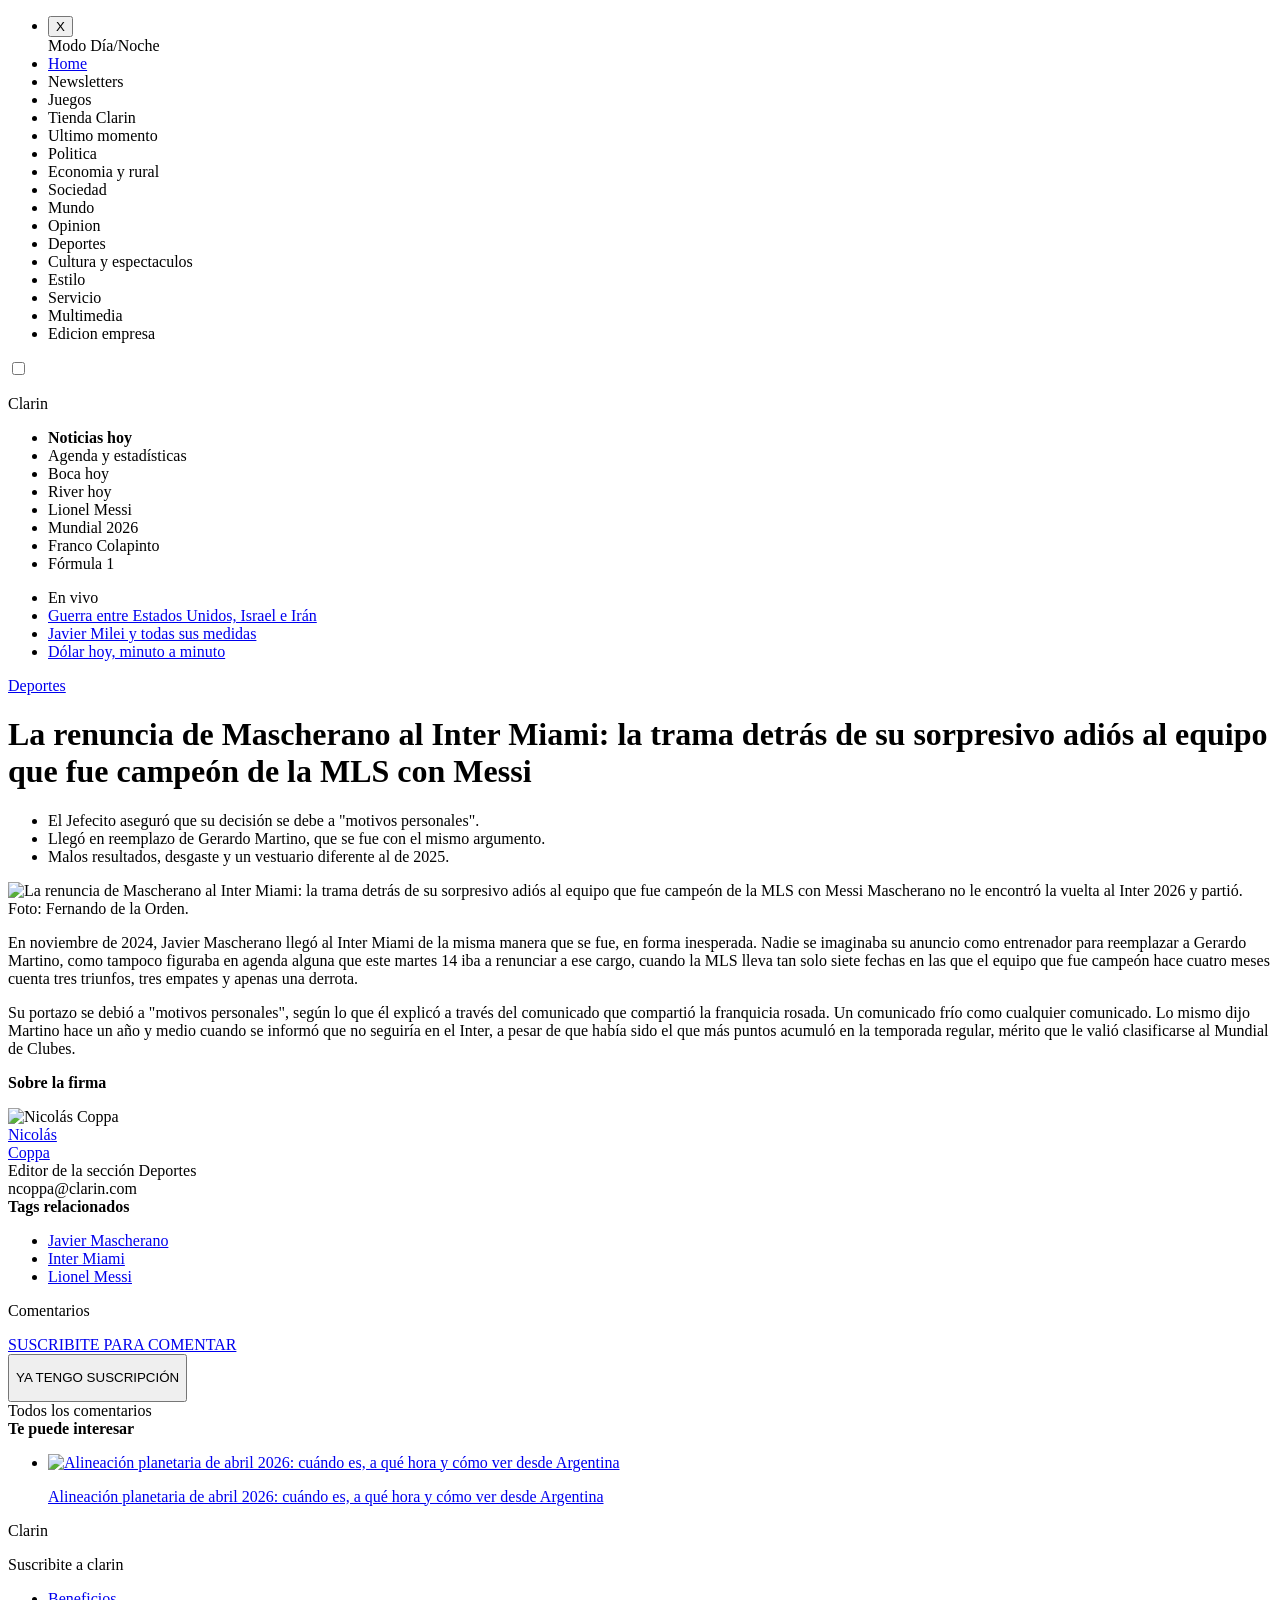
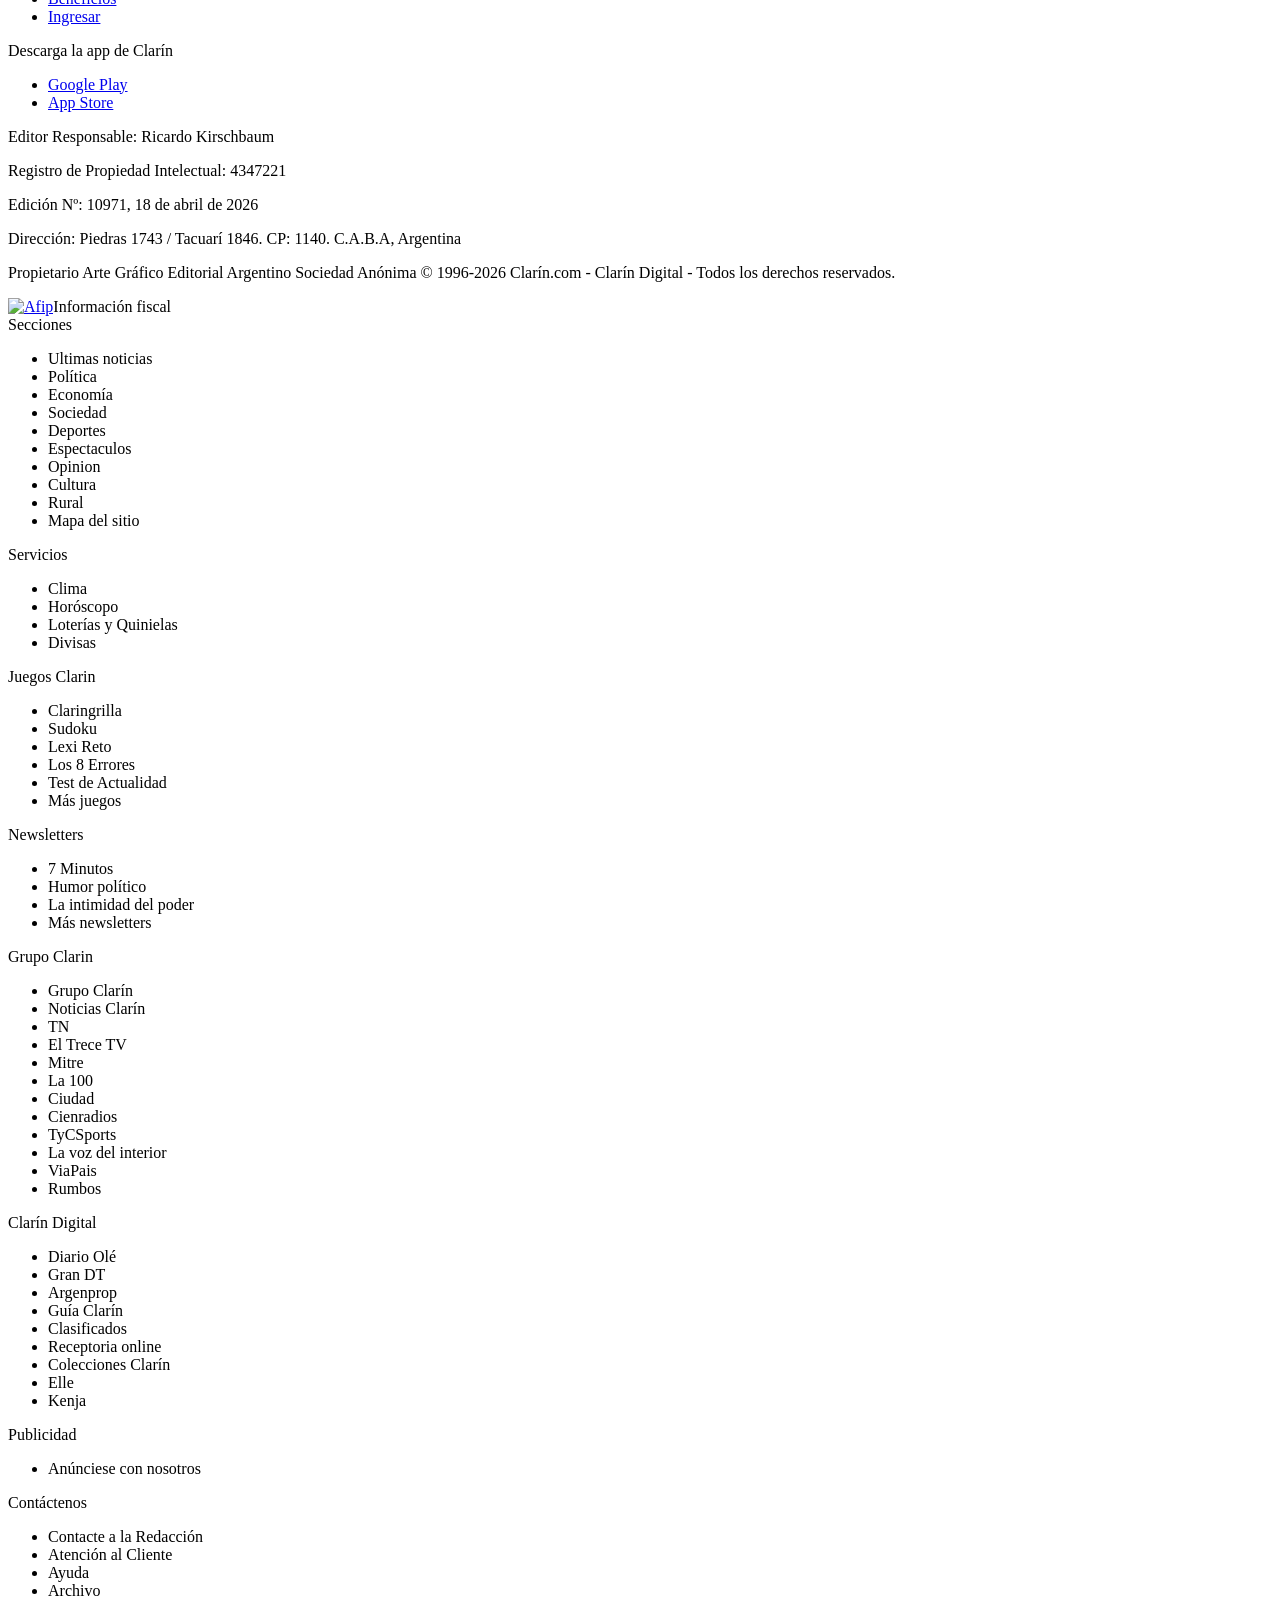
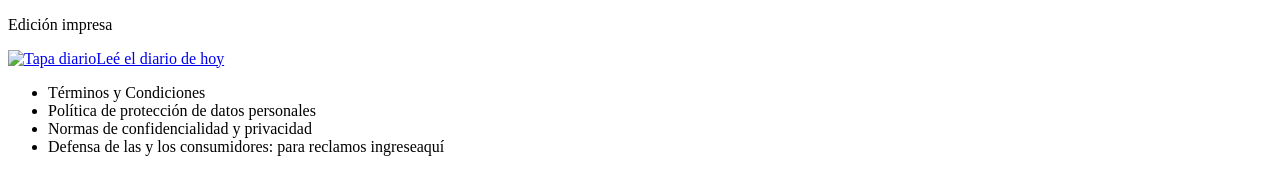
==== index.html @ afa2bfde "Html completo" ====
<!DOCTYPE html>
<html lang="en" data-theme="light">
<head>
    <meta charset="UTF-8">
    <meta name="viewport" content="width=device-width, initial-scale=1.0">
    <title>Document</title>
</head>
<body>
    <div>
        <aside>
            <ul>
                <li>
                    <button>X</button>
                    <div>Modo Día/Noche</div>
                </li>
                <li><a target="_blank" href="/">Home</a></li>
                <li>Newsletters</li>
                <li>Juegos</li>
                <li>Tienda Clarin</li>
                <li>Ultimo momento</li>
                <li>Politica</li>
                <li>Economia y rural</li>
                <li>Sociedad</li>
                <li>Mundo</li>
                <li>Opinion</li>
                <li>Deportes</li>
                <li>Cultura y espectaculos</li>
                <li>Estilo</li>
                <li>Servicio</li>
                <li>Multimedia</li>
                <li>Edicion empresa</li>
            </ul>
        </aside>
        <header>
        <div>
            <input type="checkbox">
            <p>Clarin</p>
        </div>
            <ul>
                <li><b>Noticias hoy</b></li>
                <li>Agenda y estadísticas</li>
                <li>Boca hoy</li>
                <li>River hoy</li>
                <li>Lionel Messi</li>
                <li>Mundial 2026</li>
                <li>Franco Colapinto</li>
                <li>Fórmula 1</li>
            </ul>
            <ul>
                <li>En vivo</li>
                <li><a href="https://www.clarin.com/mundo/guerra-estados-unidos-israel-iran-vivo-barcos-hundidos-dura-advertencia-trump-asesor-lider-supremo-irani_0_fTjy6WLv5v.html" target="_blank">Guerra entre Estados Unidos, Israel e Irán</a></li>
                <li><a href="https://www.clarin.com/politica/javier-milei-medidas-vivo-karina-milei-vuelve-mostrar-hoy-junto-adorni-vaca-muerta-gesto-respaldo-jefe-gabinete_0_alAxJ0Yz13.html" target="_blank">Javier Milei y todas sus medidas</a></li>
                <li><a href="https://www.clarin.com/economia/dolar-hoy-dolar-blue-vivo-cotiza-oficial-precio-paralelo-jueves-16-abril-minuto-minuto_0_rikNvWY7yI.html" target="_blank">Dólar hoy, minuto a minuto</a></li>
            </ul>
            <a href="https://www.clarin.com/deportes" target="_blank">Deportes</a>
        </header>
        <div>
            <h1>La renuncia de Mascherano al Inter Miami: la trama detrás de su sorpresivo adiós al equipo que fue campeón de la MLS con Messi</h1>
            <ul>
                <li>El Jefecito aseguró que su decisión se debe a "motivos personales".</li>
                <li>Llegó en reemplazo de Gerardo Martino, que se fue con el mismo argumento.</li>
                <li>Malos resultados, desgaste y un vestuario diferente al de 2025.</li>
            </ul>
            <img alt="La renuncia de Mascherano al Inter Miami: la trama detrás de su sorpresivo adiós al equipo que fue campeón de la MLS con Messi" src="https://www.clarin.com/img/2026/04/15/pqyrCN_Ye_1256x620__2.jpg#1776270351984">
            <span>Mascherano no le encontró la vuelta al Inter 2026 y partió. Foto: Fernando de la Orden.</span>
        </div>
        <p>En noviembre de 2024, Javier Mascherano llegó al Inter Miami de la misma manera que se fue, en forma inesperada. Nadie se imaginaba su anuncio como entrenador para reemplazar a Gerardo Martino, como tampoco figuraba en agenda alguna que este martes 14 iba a renunciar a ese cargo, cuando la MLS lleva tan solo siete fechas en las que el equipo que fue campeón hace cuatro meses cuenta tres triunfos, tres empates y apenas una derrota.</p>
        <p>Su portazo se debió a "motivos personales", según lo que él explicó a través del comunicado que compartió la franquicia rosada. Un comunicado frío como cualquier comunicado. Lo mismo dijo Martino hace un año y medio cuando se informó que no seguiría en el Inter, a pesar de que había sido el que más puntos acumuló en la temporada regular, mérito que le valió clasificarse al Mundial de Clubes.</p>
        <p><b>Sobre la firma</b></p>
        <div ><picture><img src="https://www.clarin.com/img/authors/nicolas-coppa___649df705481a00001a76b4b0.png" alt="Nicolás Coppa"></picture><a href="/autor/nicolas-coppa.html" target="_blank"><div><div>Nicolás <br> Coppa</div></div></a><span>Editor de la sección Deportes <br> ncoppa@clarin.com</span></div>
        <span>
            <b>
                Tags relacionados
            </b>
        </span>
        <ul class="sc-eb82d906-1 GaLIi">
            <li><a href="/tema/javier-mascherano.html">Javier Mascherano</a></li>
            <li><a href="/tema/inter-miami.html">Inter Miami</a></li>
            <li><a href="/tema/lionel-messi.html">Lionel Messi</a></li>
        </ul>
        <div>
        <p>Comentarios</p>
        <div>
            <div>
                <div>
                    <a href="/suscripciones/suscribite.html">SUSCRIBITE PARA COMENTAR
                        <span></span>
                    </a>
                </div>
                <button>
                    <p>YA TENGO SUSCRIPCIÓN</p>
                </button>
            </div>
        </div>
        <nav>
            <div>
                Todos los comentarios
            </div>
            <div></div>
        </nav>
    </div>
    <div>
        <b>Te puede interesar</b>
        <ul>
            <li>
                <a href="https://www.clarin.com/internacional/alineacion-planetaria-abril-2026-hora-ver-argentina_0_8jfLjOGJjM.html" target="_blank">
                <img alt="Alineación planetaria de abril 2026: cuándo es, a qué hora y cómo ver desde Argentina " src="https://www.clarin.com/img/2025/08/06/LAeIzLoDm_300x168__1.jpg">
                <p>Alineación planetaria de abril 2026: cuándo es, a qué hora y cómo ver desde Argentina </p>
                </a>
            </li>
        </ul>
    </div>
    </div>
    <div>
    <footer>
        <div>
            <div>
                <p>Clarin</p>
            </div>
        </div>
        <div>
            <div>
                <div><span>Suscribite a clarin</span>
                    <div>
                        <ul>
                            <li><a href="https://www.clarin.com/suscripciones/landing.html" target="_blank">Beneficios</a></li>
                            <li><a href="https://micuenta.clarin.com/u/login/identifier?state=hKFo2SBQbXIzRVJERVlPbWJ6THRxRmZtQXFkVE1lWl9yZXVBSKFur3VuaXZlcnNhbC1sb2dpbqN0aWTZIE54N0hIUU91ZGU3dnRVOTZ6QmJVUm9GRFdzbmFmNmx4o2NpZNkgSmNWaDRUdVFpemZWWk4xUWd0bmYzY0tQNXZmWklWMms" target="_blank">Ingresar</a></li>
                        </ul>
                    </div>
                </div>
                <div>
                    <span>Descarga la app de Clarín</span>
                    <div>
                        <ul>
                            <li><a href="https://play.google.com/store/apps/details?id=com.agea.clarin&amp;hl=es_AR&amp;gl=US&amp;pli=1" target="_blank">Google Play</a></li>
                            <li><a href="https://apps.apple.com/ar/app/clar%C3%ADn-com/id597509902" target="_blank">App Store</a></li>
                        </ul>
                    </div>
                </div>
            </div>
            <div>
                <div>
                    <div>
                        <p><span>Editor Responsable:</span> Ricardo Kirschbaum </p>
                        <p><span>Registro de Propiedad Intelectual:</span> 4347221 </p>
                        <p><span>Edición Nº:</span> 10971, 18 de abril de 2026</p>
                        <p><span>Dirección:</span> Piedras 1743 / Tacuarí 1846. CP: 1140. C.A.B.A, Argentina</p>
                    </div>
                    <div><p>Propietario Arte Gráfico Editorial Argentino Sociedad Anónima © 1996-2026  Clarín.com - Clarín Digital - Todos los derechos reservados.</p></div>
                    <div>
                        <a href="http://qr.afip.gob.ar/?qr=qy9BfPZjufnExnl8h25PyA,," target="_blank"><picture><img src="https://www.clarin.com/commons/bundles/clarinsite/images/afip.png" alt="Afip"></picture></a><span>Información fiscal</span>
                    </div>
                </div>
            </div>
            <div>
                <div>
                    <span>Secciones</span>
                    <ul>
                        <li>Ultimas noticias</li>
                        <li>Política</li>
                        <li>Economía</li>
                        <li>Sociedad</li>
                        <li>Deportes</li>
                        <li>Espectaculos</li>
                        <li>Opinion</li>
                        <li>Cultura</li>
                        <li>Rural</li>
                        <li>Mapa del sitio</li>
                    </ul>
                    <span>Servicios</span>
                    <ul>
                        <li>Clima</li>
                        <li>Horóscopo</li>
                        <li>Loterías y Quinielas</li>
                        <li>Divisas</li>
                    </ul>
                    <div>
                        <span>Juegos Clarin</span>
                        <ul>
                            <li>Claringrilla</li>
                            <li>Sudoku</li>
                            <li>Lexi Reto</li>
                            <li>Los 8 Errores</li>
                            <li>Test de Actualidad</li>
                            <li>Más juegos</li>
                        </ul>
                        <span>Newsletters</span>
                        <ul>
                            <li>7 Minutos</li>
                            <li>Humor político</li>
                            <li>La intimidad del poder</li>
                            <li>Más newsletters</li>
                        </ul>
                    </div>
                </div>
            </div>
            <div>
                <div>
                    <span>Grupo Clarin</span>
                    <ul>
                        <li>Grupo Clarín</li>
                        <li>Noticias Clarín</li>
                        <li>TN</li>
                        <li>El Trece TV</li>
                        <li>Mitre</li>
                        <li>La 100</li>
                        <li>Ciudad</li>
                        <li>Cienradios</li>
                        <li>TyCSports</li>
                        <li>La voz del interior</li>
                        <li>ViaPais</li>
                        <li>Rumbos</li>
                    </ul>
                </div>
                <div>
                    <div>
                        <span>Clarín Digital</span>
                        <ul>
                            <li>Diario Olé</li>
                            <li>Gran DT</li>
                            <li>Argenprop</li>
                            <li>Guía Clarín</li>
                            <li>Clasificados</li>
                            <li>Receptoria online</li>
                            <li>Colecciones Clarín</li>
                            <li>Elle</li>
                            <li>Kenja</li>
                        </ul>
                    </div>
                    <span> Publicidad</span>
                    <ul>
                        <li>Anúnciese con nosotros</li>
                    </ul>
                    <span> Contáctenos </span>
                    <ul>
                        <li>Contacte a la Redacción</li>
                        <li>Atención al Cliente</li>
                        <li>Ayuda</li>
                        <li>Archivo</li>
                    </ul>
                </div>
            </div>
            <div>
                <div>
                    <p>Edición impresa</p>
                    <div><a href="https://www.clarin.com/tapa-diario-clarin-hoy.html"><picture><img src="https://www.clarin.com/img//2026/04/18/e7kVWFY_1_950x1343.jpg#1776487206525" alt="Tapa diario"></picture></a><a href="https://www.clarin.com/tapa-diario-clarin-hoy.html">Leé el diario de hoy</a></div>
                </div>
            </div>
        </div>
        <div>
            <div>
                <ul>
                    <li>Términos y Condiciones</li>
                    <li>Política de protección de datos personales</li>
                    <li>Normas de confidencialidad y privacidad</li>
                    <li>Defensa de las y los consumidores: para reclamos ingrese<span>aquí</span></li>
                </ul>
            </div>
        </div>
    </footer>
    </div>
</body>
</html>
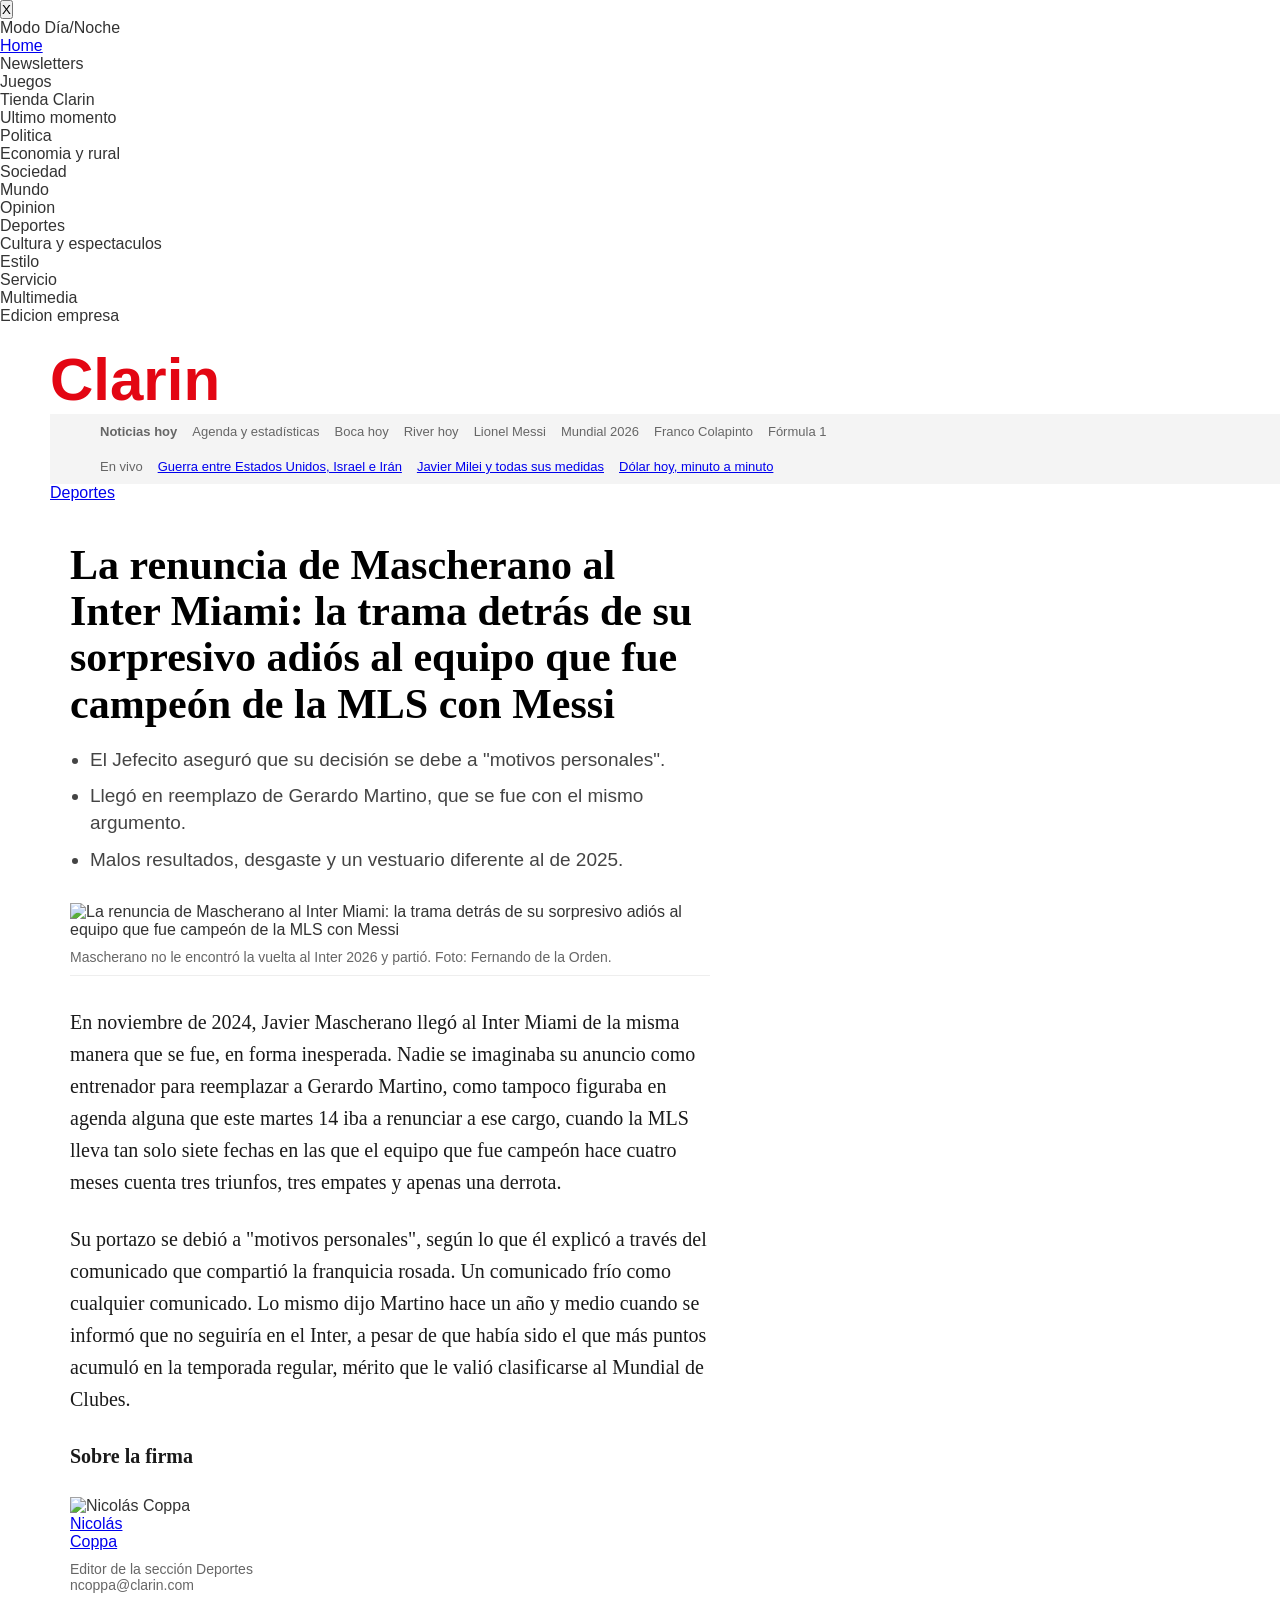
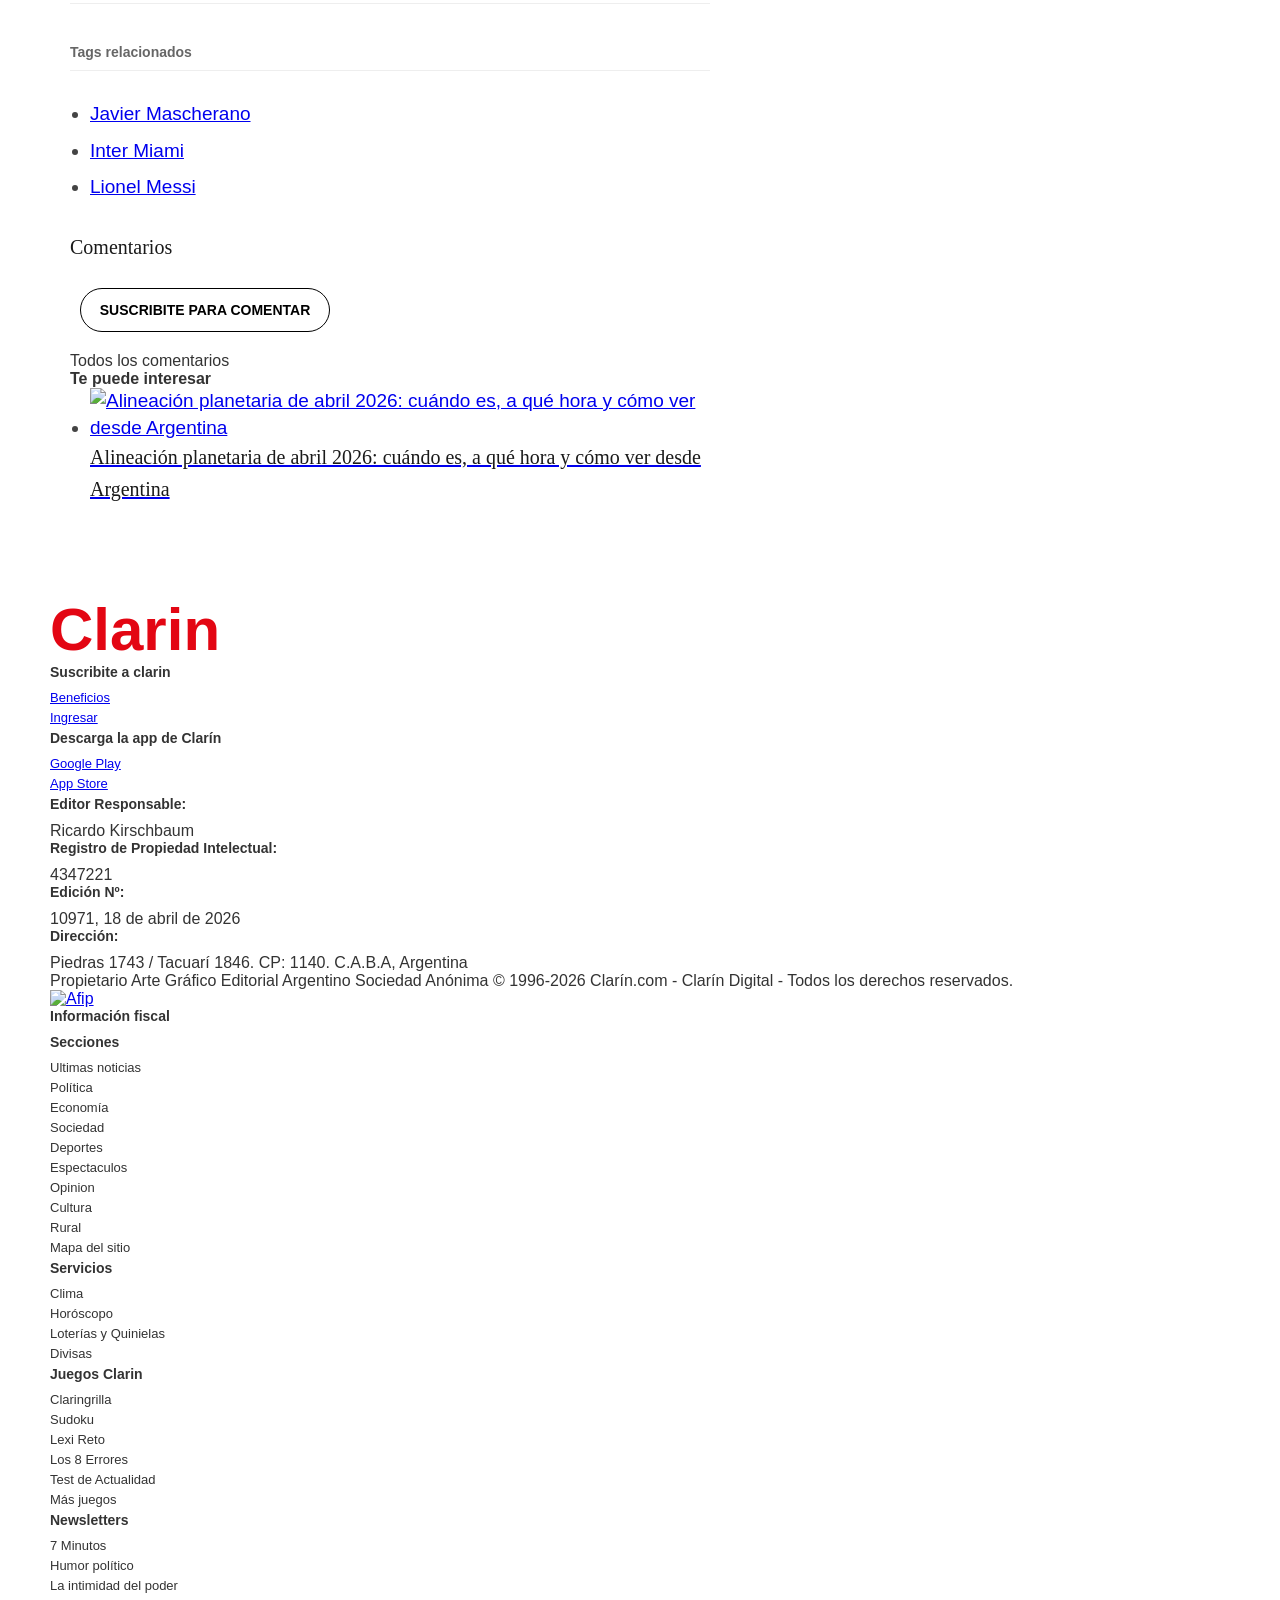
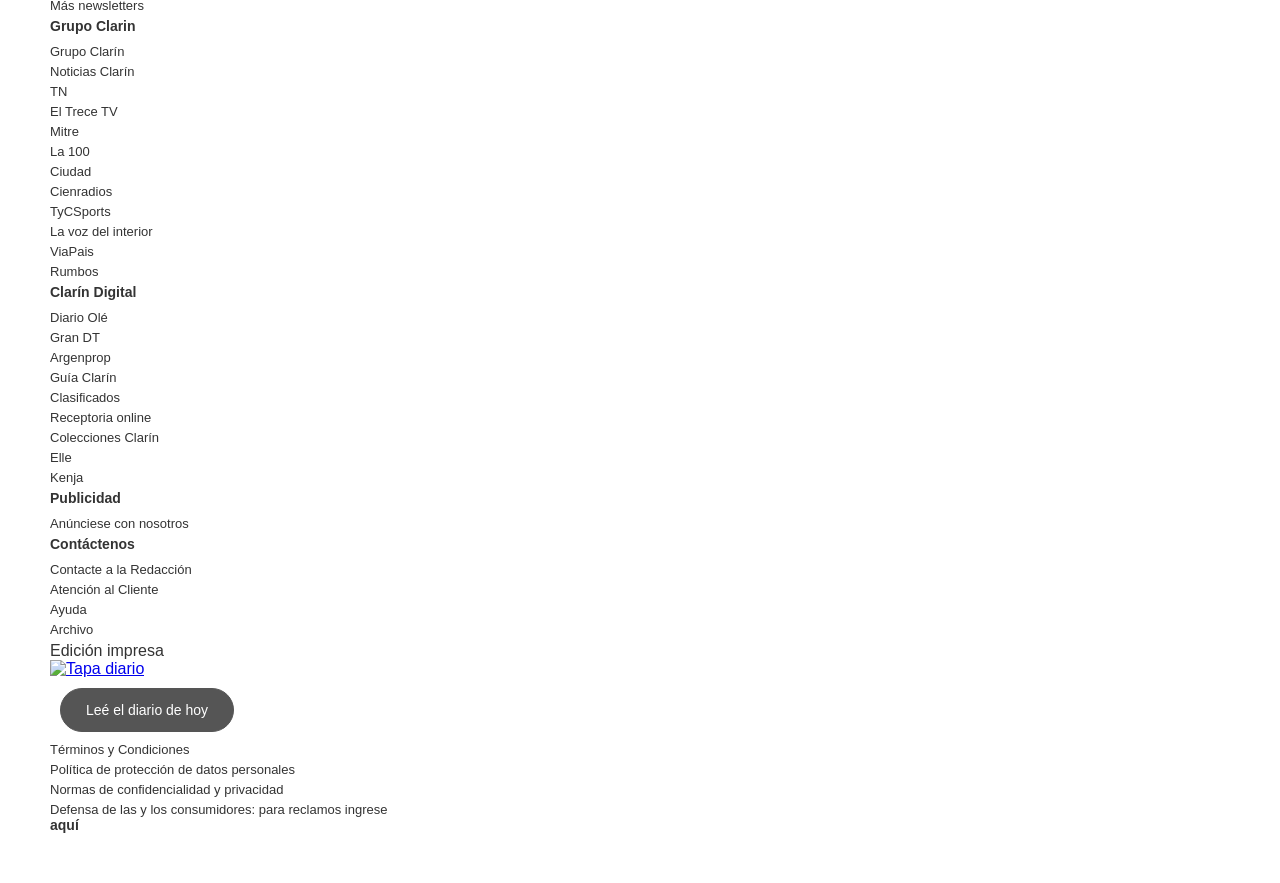
==== commit 7876216e: "algunos estilos" ====
--- a/index.html
+++ b/index.html
@@ -3,6 +3,7 @@
 <head>
     <meta charset="UTF-8">
     <meta name="viewport" content="width=device-width, initial-scale=1.0">
+    <link rel="stylesheet" href="styles.css">
     <title>Document</title>
 </head>
 <body>
@@ -33,8 +34,7 @@
         </aside>
         <header>
         <div>
-            <input type="checkbox">
-            <p>Clarin</p>
+            <strong class="Clarin">Clarin</strong>
         </div>
             <ul>
                 <li><b>Noticias hoy</b></li>
@@ -54,6 +54,7 @@
             </ul>
             <a href="https://www.clarin.com/deportes" target="_blank">Deportes</a>
         </header>
+        <main>
         <div>
             <h1>La renuncia de Mascherano al Inter Miami: la trama detrás de su sorpresivo adiós al equipo que fue campeón de la MLS con Messi</h1>
             <ul>
@@ -61,7 +62,7 @@
                 <li>Llegó en reemplazo de Gerardo Martino, que se fue con el mismo argumento.</li>
                 <li>Malos resultados, desgaste y un vestuario diferente al de 2025.</li>
             </ul>
-            <img alt="La renuncia de Mascherano al Inter Miami: la trama detrás de su sorpresivo adiós al equipo que fue campeón de la MLS con Messi" src="https://www.clarin.com/img/2026/04/15/pqyrCN_Ye_1256x620__2.jpg#1776270351984">
+            <img id="masche_img" alt="La renuncia de Mascherano al Inter Miami: la trama detrás de su sorpresivo adiós al equipo que fue campeón de la MLS con Messi" src="https://www.clarin.com/img/2026/04/15/pqyrCN_Ye_1256x620__2.jpg#1776270351984">
             <span>Mascherano no le encontró la vuelta al Inter 2026 y partió. Foto: Fernando de la Orden.</span>
         </div>
         <p>En noviembre de 2024, Javier Mascherano llegó al Inter Miami de la misma manera que se fue, en forma inesperada. Nadie se imaginaba su anuncio como entrenador para reemplazar a Gerardo Martino, como tampoco figuraba en agenda alguna que este martes 14 iba a renunciar a ese cargo, cuando la MLS lleva tan solo siete fechas en las que el equipo que fue campeón hace cuatro meses cuenta tres triunfos, tres empates y apenas una derrota.</p>
@@ -82,13 +83,8 @@
         <p>Comentarios</p>
         <div>
             <div>
-                <div>
-                    <a href="/suscripciones/suscribite.html">SUSCRIBITE PARA COMENTAR
-                        <span></span>
-                    </a>
-                </div>
-                <button>
-                    <p>YA TENGO SUSCRIPCIÓN</p>
+                <button class="suscribite_botton">
+                    SUSCRIBITE PARA COMENTAR
                 </button>
             </div>
         </div>
@@ -110,12 +106,11 @@
             </li>
         </ul>
     </div>
-    </div>
-    <div>
+    </main>
     <footer>
         <div>
             <div>
-                <p>Clarin</p>
+                <p class="Clarin">Clarin</p>
             </div>
         </div>
         <div>
@@ -243,7 +238,7 @@
             <div>
                 <div>
                     <p>Edición impresa</p>
-                    <div><a href="https://www.clarin.com/tapa-diario-clarin-hoy.html"><picture><img src="https://www.clarin.com/img//2026/04/18/e7kVWFY_1_950x1343.jpg#1776487206525" alt="Tapa diario"></picture></a><a href="https://www.clarin.com/tapa-diario-clarin-hoy.html">Leé el diario de hoy</a></div>
+                    <div><a href="https://www.clarin.com/tapa-diario-clarin-hoy.html"><picture><img id="fotodiario" src="https://www.clarin.com/img//2026/04/18/e7kVWFY_1_950x1343.jpg#1776487206525" alt="Tapa diario"></picture></a><button class="suscribite_botton" href="https://www.clarin.com/tapa-diario-clarin-hoy.html">Leé el diario de hoy</button></div>
                 </div>
             </div>
         </div>
--- a/styles.css
+++ b/styles.css
@@ -0,0 +1,208 @@
+* {
+    margin: 0;
+    padding: 0;
+    box-sizing: border-box;
+}
+body{
+    font-family: 'Helvetica Neue', Helvetica, Arial, sans-serif;
+    background-color: #fff;
+    color: #333;
+}
+.Clarin{
+    color: #e30613;
+    font-size: 60px;
+    font-weight: 900;
+}
+header {
+    text-align: left; 
+    padding-left: 50px;
+    padding-top: 20px;
+}
+header ul {
+    list-style: none;
+    display: flex;
+    justify-content: flex-start;
+    gap: 15px;
+    padding: 10px 50px;
+    background: #f4f4f4;
+    font-size: 13px;
+    color: #666;
+}
+main{
+    max-width: 680px; 
+    margin-top: 40px;
+    margin-bottom: 40px;
+    margin-left: 50px; 
+    margin-right: auto; 
+    padding: 0 20px;
+}
+h1 {
+    font-family: 'Georgia', serif;
+    font-size: 42px;
+    line-height: 1.1;
+    font-weight: 700;
+    margin-bottom: 20px;
+    color: #000;
+}
+main ul {
+    margin-bottom: 30px;
+    padding-left: 20px;
+}
+main ul li {
+    font-size: 19px;
+    color: #444;
+    margin-bottom: 10px;
+    line-height: 1.4;
+}
+main span {
+    display: block;
+    font-size: 14px;
+    color: #666;
+    padding: 10px 0;
+    border-bottom: 1px solid #eee;
+    margin-bottom: 30px;
+}
+main p {
+    font-family: 'Georgia', serif;
+    font-size: 20px;
+    line-height: 1.6;
+    margin-bottom: 25px;
+    color: #1a1a1a;
+}
+
+.suscribite_botton{
+    border: 1.5px solid rgb(85, 85, 85);
+    border-radius: 20px;
+    height: 40px;
+    width: 180px;
+    display: flex;
+    align-items: center;
+    justify-content: center;
+    background-color: #fff;
+    cursor: pointer;
+    font-size: 14px;
+    color: rgb(85, 85, 85);
+}
+.suscribite_botton:hover{
+    color: #ffffff;
+    background-color: #000000;
+}
+.botones_suscribite{
+    display: flex;       
+    gap: 15px;          
+    justify-content: center;
+    width: 100%;
+}
+.formulario1{
+    display: flex;
+    flex-wrap: wrap;
+    gap: 20px;        
+    max-width: 700px;
+    margin-left: 50px;
+    margin-top: 20px;
+}
+.formulario1 label{
+    width: 45%; 
+    display: flex;
+    flex-direction: column;
+    font-size: 14px;
+    font-weight: bold;
+}
+.formulario1 input, 
+.formulario1 select {
+    padding: 8px;
+    border: 1px solid #ccc;
+    border-radius: 4px;
+    margin-top: 5px;
+}
+#masche_img{
+    width: 1256px;
+    height: 620px;
+}
+#fotodiario{
+    height: 300px;
+    width: 200px;
+}
+footer{
+    padding: 40px 50px;
+    margin-top: 50px;
+    gap: 40px;
+}
+footer span {
+    display: block;
+    font-weight: bold;
+    margin-bottom: 10px;
+    font-size: 14px;
+}
+footer ul {
+    list-style: none;
+    padding: 0;
+}
+footer ul li {
+    font-size: 13px;
+    margin-bottom: 5px;
+}
+footer .suscribite_botton{
+    width: 174px;
+    height: 44px;
+    border-radius: 25px;
+    padding: 15px;
+    background-color: rgb(85, 85, 85);
+    color: rgb(255, 255, 255);
+    text-align: center;
+    font-size: 14px;
+    margin: 10px;
+}
+
+main .suscribite_botton{
+    border: 1px solid black;
+    width: 250px;
+    height: 44px;
+    border-radius: 25px;
+    padding: 15px;
+    background-color: white;
+    color: rgb(0, 0, 0);
+    text-align: center;
+    font-size: 14px; 
+    margin: 10px 10px 20px 10px;
+    font-weight: 600;
+}
+
+.parte_arriba{
+    text-align: center;
+    margin: 10px auto;
+    display: block;
+}
+.ofertasss{
+    width: 100%;
+    margin-top: 10px;
+}
+.ofertasss ul {
+    list-style: none;
+}
+
+.ofertasss li {
+    display: flex;
+    align-items: center;
+    padding: 12px 15px; 
+}
+
+.ofertasss label {
+    width: auto;
+    font-weight: normal; 
+    margin-left: 10px; 
+    cursor: pointer;
+}
+#form_completo{
+    max-width: 600px;
+    margin: 50px auto;
+    background-color: #fff;
+    border: 1px solid #ddd;  
+    border-radius: 10px;   
+    padding: 30px;
+}
+.parte_abajo{
+    width: 100%;
+    text-align: center;
+    padding-left: 0px;
+}
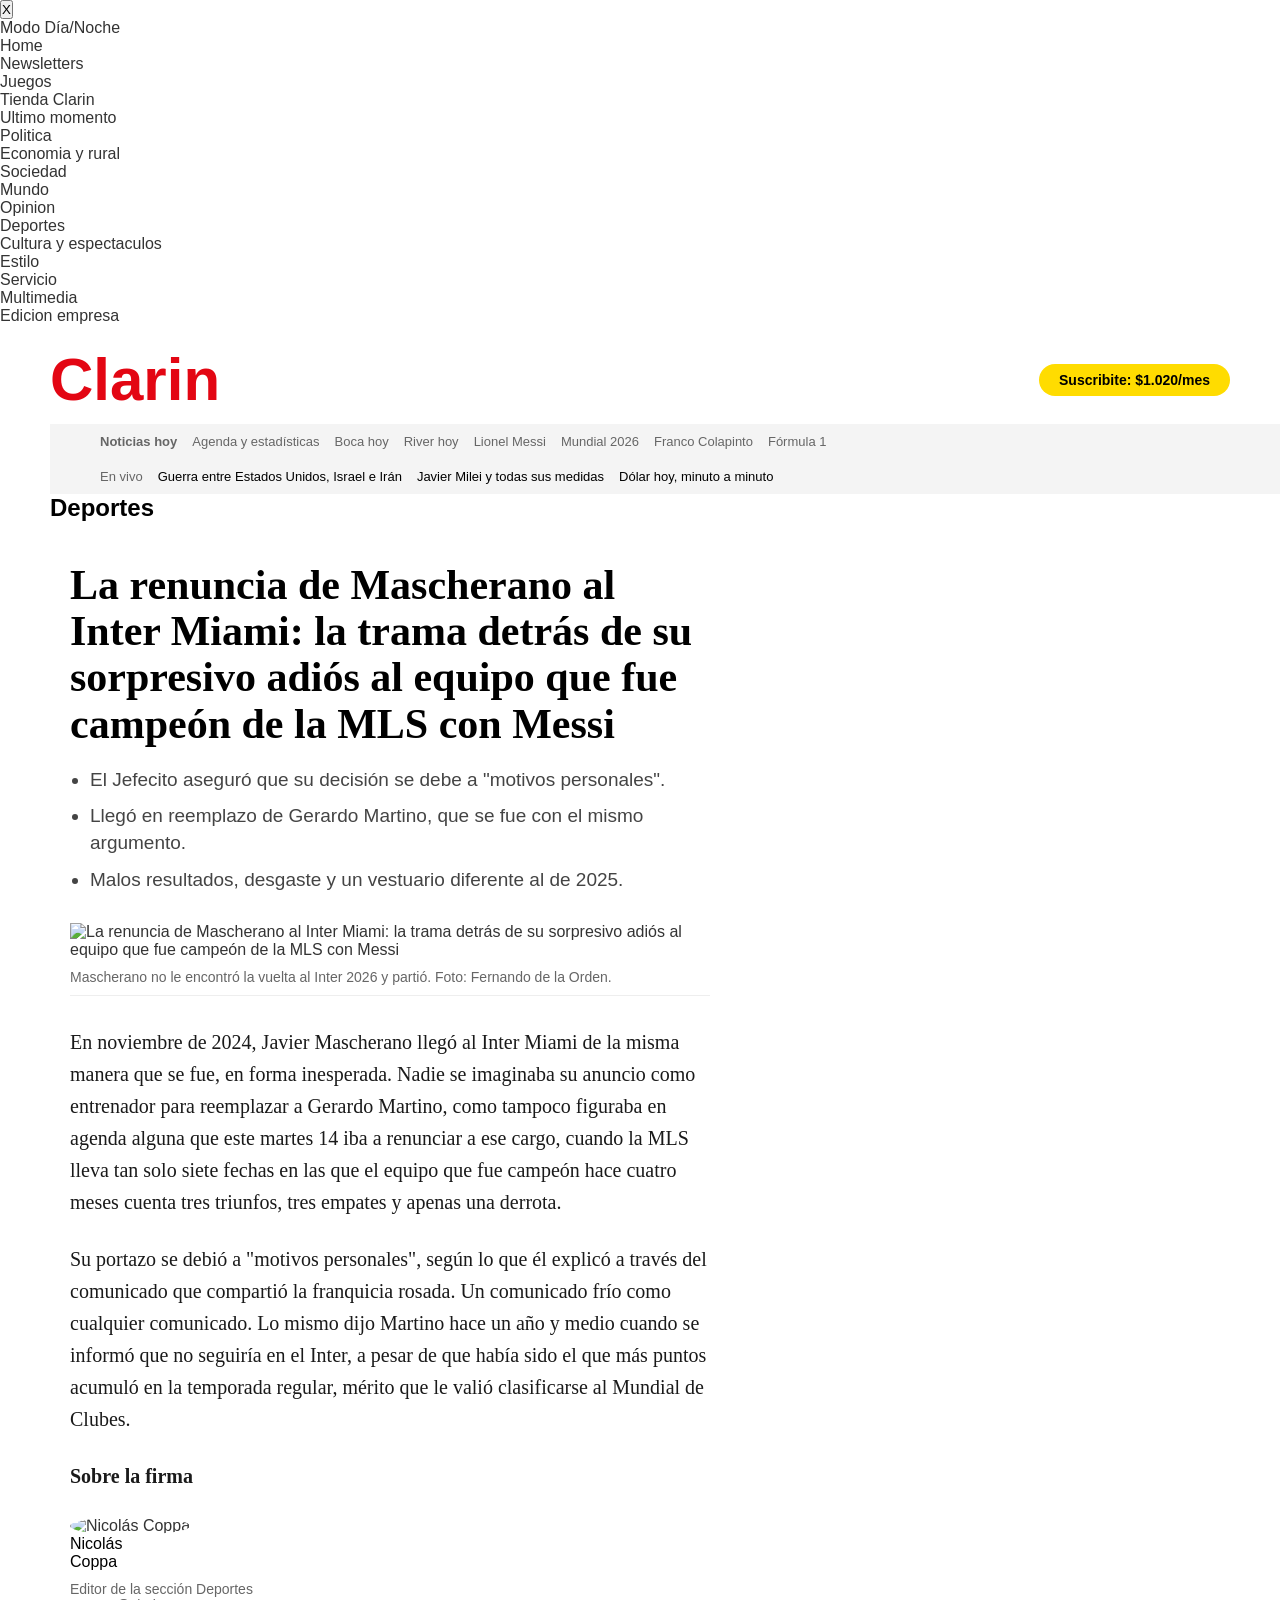
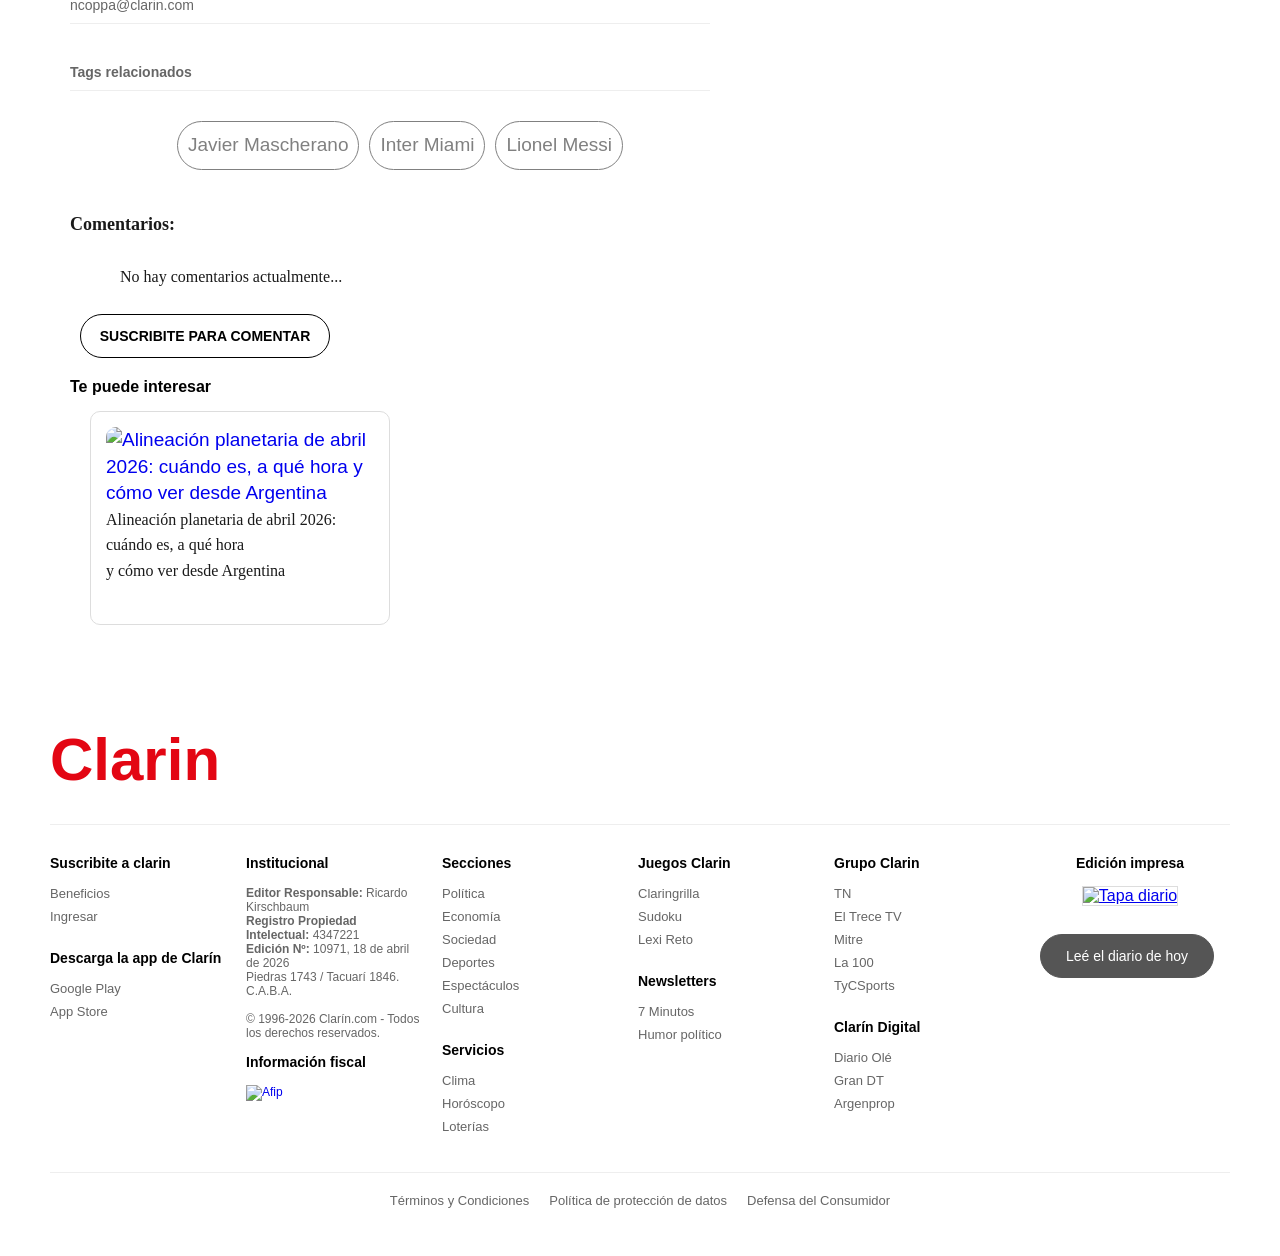
==== commit 57f57154: "Falta solo el aside" ====
--- a/index.html
+++ b/index.html
@@ -14,7 +14,7 @@
                     <button>X</button>
                     <div>Modo Día/Noche</div>
                 </li>
-                <li><a target="_blank" href="/">Home</a></li>
+                <li>Home</li>
                 <li>Newsletters</li>
                 <li>Juegos</li>
                 <li>Tienda Clarin</li>
@@ -33,9 +33,12 @@
             </ul>
         </aside>
         <header>
-        <div>
-            <strong class="Clarin">Clarin</strong>
-        </div>
+        <div class="header-top">
+        <strong class="Clarin">Clarin</strong>
+        <a href="https://fassardi245.github.io/Actividad2Web/suscribite" class="boton-amarillo">
+            Suscribite: $1.020/mes
+        </a>
+    </div>
             <ul>
                 <li><b>Noticias hoy</b></li>
                 <li>Agenda y estadísticas</li>
@@ -48,11 +51,11 @@
             </ul>
             <ul>
                 <li>En vivo</li>
-                <li><a href="https://www.clarin.com/mundo/guerra-estados-unidos-israel-iran-vivo-barcos-hundidos-dura-advertencia-trump-asesor-lider-supremo-irani_0_fTjy6WLv5v.html" target="_blank">Guerra entre Estados Unidos, Israel e Irán</a></li>
-                <li><a href="https://www.clarin.com/politica/javier-milei-medidas-vivo-karina-milei-vuelve-mostrar-hoy-junto-adorni-vaca-muerta-gesto-respaldo-jefe-gabinete_0_alAxJ0Yz13.html" target="_blank">Javier Milei y todas sus medidas</a></li>
-                <li><a href="https://www.clarin.com/economia/dolar-hoy-dolar-blue-vivo-cotiza-oficial-precio-paralelo-jueves-16-abril-minuto-minuto_0_rikNvWY7yI.html" target="_blank">Dólar hoy, minuto a minuto</a></li>
-            </ul>
-            <a href="https://www.clarin.com/deportes" target="_blank">Deportes</a>
+                <li><a class="linksmenu" href="https://www.clarin.com/mundo/guerra-estados-unidos-israel-iran-vivo-barcos-hundidos-dura-advertencia-trump-asesor-lider-supremo-irani_0_fTjy6WLv5v.html" target="_blank">Guerra entre Estados Unidos, Israel e Irán</a></li>
+                <li><a class="linksmenu" href="https://www.clarin.com/politica/javier-milei-medidas-vivo-karina-milei-vuelve-mostrar-hoy-junto-adorni-vaca-muerta-gesto-respaldo-jefe-gabinete_0_alAxJ0Yz13.html" target="_blank">Javier Milei y todas sus medidas</a></li>
+                <li><a class="linksmenu" href="https://www.clarin.com/economia/dolar-hoy-dolar-blue-vivo-cotiza-oficial-precio-paralelo-jueves-16-abril-minuto-minuto_0_rikNvWY7yI.html" target="_blank">Dólar hoy, minuto a minuto</a></li>
+            </ul>
+            <a href="https://www.clarin.com/deportes" target="_blank" class="seccion-titulo">Deportes</a>
         </header>
         <main>
         <div>
@@ -68,191 +71,150 @@
         <p>En noviembre de 2024, Javier Mascherano llegó al Inter Miami de la misma manera que se fue, en forma inesperada. Nadie se imaginaba su anuncio como entrenador para reemplazar a Gerardo Martino, como tampoco figuraba en agenda alguna que este martes 14 iba a renunciar a ese cargo, cuando la MLS lleva tan solo siete fechas en las que el equipo que fue campeón hace cuatro meses cuenta tres triunfos, tres empates y apenas una derrota.</p>
         <p>Su portazo se debió a "motivos personales", según lo que él explicó a través del comunicado que compartió la franquicia rosada. Un comunicado frío como cualquier comunicado. Lo mismo dijo Martino hace un año y medio cuando se informó que no seguiría en el Inter, a pesar de que había sido el que más puntos acumuló en la temporada regular, mérito que le valió clasificarse al Mundial de Clubes.</p>
         <p><b>Sobre la firma</b></p>
-        <div ><picture><img src="https://www.clarin.com/img/authors/nicolas-coppa___649df705481a00001a76b4b0.png" alt="Nicolás Coppa"></picture><a href="/autor/nicolas-coppa.html" target="_blank"><div><div>Nicolás <br> Coppa</div></div></a><span>Editor de la sección Deportes <br> ncoppa@clarin.com</span></div>
+        <div ><picture><img style="border-radius: 50%;" src="https://www.clarin.com/img/authors/nicolas-coppa___649df705481a00001a76b4b0.png" alt="Nicolás Coppa"></picture><a style=" text-decoration: none;" href="/autor/nicolas-coppa.html" target="_blank"><div style="color: black;"><div>Nicolás <br> Coppa</div></div></a><span>Editor de la sección Deportes <br> ncoppa@clarin.com</span></div>
         <span>
             <b>
                 Tags relacionados
             </b>
         </span>
-        <ul class="sc-eb82d906-1 GaLIi">
-            <li><a href="/tema/javier-mascherano.html">Javier Mascherano</a></li>
-            <li><a href="/tema/inter-miami.html">Inter Miami</a></li>
-            <li><a href="/tema/lionel-messi.html">Lionel Messi</a></li>
+        <ul style="display: flex; align-items: center; justify-content: center; gap: 10px;">
+            <li class="tagsRelacionados"><a style="text-decoration: none; color: grey;" href="/tema/javier-mascherano.html">Javier Mascherano</a></li>
+            <li class="tagsRelacionados"><a style="text-decoration: none; color: grey;" href="/tema/inter-miami.html">Inter Miami</a></li>
+            <li class="tagsRelacionados"><a style="text-decoration: none; color: grey;" href="/tema/lionel-messi.html">Lionel Messi</a></li>
         </ul>
         <div>
-        <p>Comentarios</p>
+        <p style="font-size: large; font-weight: bold;">Comentarios:</p>
+        <p style="font-size: medium; margin-left: 50px;">No hay comentarios actualmente...</p>
         <div>
             <div>
-                <button class="suscribite_botton">
+                <a class="suscribite_botton" href="https://fassardi245.github.io/Actividad2Web/suscribite">
                     SUSCRIBITE PARA COMENTAR
-                </button>
+                </a>
             </div>
         </div>
-        <nav>
-            <div>
-                Todos los comentarios
-            </div>
-            <div></div>
-        </nav>
     </div>
     <div>
-        <b>Te puede interesar</b>
+        <b style="color: black;">Te puede interesar</b>
         <ul>
-            <li>
-                <a href="https://www.clarin.com/internacional/alineacion-planetaria-abril-2026-hora-ver-argentina_0_8jfLjOGJjM.html" target="_blank">
-                <img alt="Alineación planetaria de abril 2026: cuándo es, a qué hora y cómo ver desde Argentina " src="https://www.clarin.com/img/2025/08/06/LAeIzLoDm_300x168__1.jpg">
-                <p>Alineación planetaria de abril 2026: cuándo es, a qué hora y cómo ver desde Argentina </p>
+            <li class="img_interesar">
+                <a style="text-decoration: none;" href="https://www.clarin.com/internacional/alineacion-planetaria-abril-2026-hora-ver-argentina_0_8jfLjOGJjM.html" target="_blank">
+                <img style="width: 250px; border-radius: 10px;" alt="Alineación planetaria de abril 2026: cuándo es, a qué hora y cómo ver desde Argentina " src="https://www.clarin.com/img/2025/08/06/LAeIzLoDm_300x168__1.jpg">
+                <p style="font-size: medium;">Alineación planetaria de abril 2026: <br> cuándo es, a qué hora <br> y cómo ver desde Argentina </p>
                 </a>
             </li>
         </ul>
     </div>
     </main>
     <footer>
-        <div>
-            <div>
-                <p class="Clarin">Clarin</p>
+    <div>
+        <p class="Clarin">Clarin</p>
+    </div>
+
+    <div class="footer-columnas">
+        
+        <div class="columna">
+            <span>Suscribite a clarin</span>
+            <ul>
+                <li><p>Beneficios</p></li>
+                <li><p>Ingresar</p></li>
+            </ul>
+            <br>
+            <span>Descarga la app de Clarín</span>
+            <ul>
+                <li><p>Google Play</p></li>
+                <li><p>App Store</p></li>
+            </ul>
+        </div>
+
+        <div class="columna">
+            <span>Institucional</span>
+            <div style="font-size: 12px; color: #666;">
+                <p><b>Editor Responsable:</b> Ricardo Kirschbaum</p>
+                <p><b>Registro Propiedad Intelectual:</b> 4347221</p>
+                <p><b>Edición Nº:</b> 10971, 18 de abril de 2026</p>
+                <p>Piedras 1743 / Tacuarí 1846. C.A.B.A.</p>
+                <br>
+                <p>© 1996-2026 Clarín.com - Todos los derechos reservados.</p>
+                <br>
+                <a style="text-decoration: none;" href="http://qr.afip.gob.ar/..." target="_blank">
+                    <span>Información fiscal</span>
+                    <img src="https://www.clarin.com/commons/bundles/clarinsite/images/afip.png" alt="Afip" style="width: 30px;">
+                </a>
             </div>
         </div>
-        <div>
-            <div>
-                <div><span>Suscribite a clarin</span>
-                    <div>
-                        <ul>
-                            <li><a href="https://www.clarin.com/suscripciones/landing.html" target="_blank">Beneficios</a></li>
-                            <li><a href="https://micuenta.clarin.com/u/login/identifier?state=hKFo2SBQbXIzRVJERVlPbWJ6THRxRmZtQXFkVE1lWl9yZXVBSKFur3VuaXZlcnNhbC1sb2dpbqN0aWTZIE54N0hIUU91ZGU3dnRVOTZ6QmJVUm9GRFdzbmFmNmx4o2NpZNkgSmNWaDRUdVFpemZWWk4xUWd0bmYzY0tQNXZmWklWMms" target="_blank">Ingresar</a></li>
-                        </ul>
-                    </div>
-                </div>
-                <div>
-                    <span>Descarga la app de Clarín</span>
-                    <div>
-                        <ul>
-                            <li><a href="https://play.google.com/store/apps/details?id=com.agea.clarin&amp;hl=es_AR&amp;gl=US&amp;pli=1" target="_blank">Google Play</a></li>
-                            <li><a href="https://apps.apple.com/ar/app/clar%C3%ADn-com/id597509902" target="_blank">App Store</a></li>
-                        </ul>
-                    </div>
-                </div>
-            </div>
-            <div>
-                <div>
-                    <div>
-                        <p><span>Editor Responsable:</span> Ricardo Kirschbaum </p>
-                        <p><span>Registro de Propiedad Intelectual:</span> 4347221 </p>
-                        <p><span>Edición Nº:</span> 10971, 18 de abril de 2026</p>
-                        <p><span>Dirección:</span> Piedras 1743 / Tacuarí 1846. CP: 1140. C.A.B.A, Argentina</p>
-                    </div>
-                    <div><p>Propietario Arte Gráfico Editorial Argentino Sociedad Anónima © 1996-2026  Clarín.com - Clarín Digital - Todos los derechos reservados.</p></div>
-                    <div>
-                        <a href="http://qr.afip.gob.ar/?qr=qy9BfPZjufnExnl8h25PyA,," target="_blank"><picture><img src="https://www.clarin.com/commons/bundles/clarinsite/images/afip.png" alt="Afip"></picture></a><span>Información fiscal</span>
-                    </div>
-                </div>
-            </div>
-            <div>
-                <div>
-                    <span>Secciones</span>
-                    <ul>
-                        <li>Ultimas noticias</li>
-                        <li>Política</li>
-                        <li>Economía</li>
-                        <li>Sociedad</li>
-                        <li>Deportes</li>
-                        <li>Espectaculos</li>
-                        <li>Opinion</li>
-                        <li>Cultura</li>
-                        <li>Rural</li>
-                        <li>Mapa del sitio</li>
-                    </ul>
-                    <span>Servicios</span>
-                    <ul>
-                        <li>Clima</li>
-                        <li>Horóscopo</li>
-                        <li>Loterías y Quinielas</li>
-                        <li>Divisas</li>
-                    </ul>
-                    <div>
-                        <span>Juegos Clarin</span>
-                        <ul>
-                            <li>Claringrilla</li>
-                            <li>Sudoku</li>
-                            <li>Lexi Reto</li>
-                            <li>Los 8 Errores</li>
-                            <li>Test de Actualidad</li>
-                            <li>Más juegos</li>
-                        </ul>
-                        <span>Newsletters</span>
-                        <ul>
-                            <li>7 Minutos</li>
-                            <li>Humor político</li>
-                            <li>La intimidad del poder</li>
-                            <li>Más newsletters</li>
-                        </ul>
-                    </div>
-                </div>
-            </div>
-            <div>
-                <div>
-                    <span>Grupo Clarin</span>
-                    <ul>
-                        <li>Grupo Clarín</li>
-                        <li>Noticias Clarín</li>
-                        <li>TN</li>
-                        <li>El Trece TV</li>
-                        <li>Mitre</li>
-                        <li>La 100</li>
-                        <li>Ciudad</li>
-                        <li>Cienradios</li>
-                        <li>TyCSports</li>
-                        <li>La voz del interior</li>
-                        <li>ViaPais</li>
-                        <li>Rumbos</li>
-                    </ul>
-                </div>
-                <div>
-                    <div>
-                        <span>Clarín Digital</span>
-                        <ul>
-                            <li>Diario Olé</li>
-                            <li>Gran DT</li>
-                            <li>Argenprop</li>
-                            <li>Guía Clarín</li>
-                            <li>Clasificados</li>
-                            <li>Receptoria online</li>
-                            <li>Colecciones Clarín</li>
-                            <li>Elle</li>
-                            <li>Kenja</li>
-                        </ul>
-                    </div>
-                    <span> Publicidad</span>
-                    <ul>
-                        <li>Anúnciese con nosotros</li>
-                    </ul>
-                    <span> Contáctenos </span>
-                    <ul>
-                        <li>Contacte a la Redacción</li>
-                        <li>Atención al Cliente</li>
-                        <li>Ayuda</li>
-                        <li>Archivo</li>
-                    </ul>
-                </div>
-            </div>
-            <div>
-                <div>
-                    <p>Edición impresa</p>
-                    <div><a href="https://www.clarin.com/tapa-diario-clarin-hoy.html"><picture><img id="fotodiario" src="https://www.clarin.com/img//2026/04/18/e7kVWFY_1_950x1343.jpg#1776487206525" alt="Tapa diario"></picture></a><button class="suscribite_botton" href="https://www.clarin.com/tapa-diario-clarin-hoy.html">Leé el diario de hoy</button></div>
-                </div>
-            </div>
-        </div>
-        <div>
-            <div>
-                <ul>
-                    <li>Términos y Condiciones</li>
-                    <li>Política de protección de datos personales</li>
-                    <li>Normas de confidencialidad y privacidad</li>
-                    <li>Defensa de las y los consumidores: para reclamos ingrese<span>aquí</span></li>
-                </ul>
-            </div>
-        </div>
-    </footer>
+
+        <div class="columna">
+            <span>Secciones</span>
+            <ul>
+                <li>Política</li>
+                <li>Economía</li>
+                <li>Sociedad</li>
+                <li>Deportes</li>
+                <li>Espectáculos</li>
+                <li>Cultura</li>
+            </ul>
+            <br>
+            <span>Servicios</span>
+            <ul>
+                <li>Clima</li>
+                <li>Horóscopo</li>
+                <li>Loterías</li>
+            </ul>
+        </div>
+
+        <div class="columna">
+            <span>Juegos Clarin</span>
+            <ul>
+                <li>Claringrilla</li>
+                <li>Sudoku</li>
+                <li>Lexi Reto</li>
+            </ul>
+            <br>
+            <span>Newsletters</span>
+            <ul>
+                <li>7 Minutos</li>
+                <li>Humor político</li>
+            </ul>
+        </div>
+
+        <div class="columna">
+            <span>Grupo Clarin</span>
+            <ul>
+                <li>TN</li>
+                <li>El Trece TV</li>
+                <li>Mitre</li>
+                <li>La 100</li>
+                <li>TyCSports</li>
+            </ul>
+            <br>
+            <span>Clarín Digital</span>
+            <ul>
+                <li>Diario Olé</li>
+                <li>Gran DT</li>
+                <li>Argenprop</li>
+            </ul>
+        </div>
+
+        <div class="columna-diario">
+            <span>Edición impresa</span>
+            <a href="https://www.clarin.com/tapa-diario-clarin-hoy.html">
+                <img id="fotodiario" src="https://www.clarin.com/img//2026/04/18/e7kVWFY_1_950x1343.jpg" alt="Tapa diario" style="width: 200px; border: 1px solid #ddd;">
+            </a>
+            <br><br>
+            <a href="https://www.clarin.com/tapa-diario-clarin-hoy.html" class="suscribite_botton">
+                Leé el diario de hoy
+            </a>
+        </div>
+    </div>
+
+    <div style="border-top: 1px solid #eee; margin-top: 30px; padding-top: 20px;">
+        <ul style="display: flex; gap: 20px; list-style: none; font-size: 11px; color: #999; justify-content: center;">
+            <li>Términos y Condiciones</li>
+            <li>Política de protección de datos</li>
+            <li>Defensa del Consumidor</li>
+        </ul>
+    </div>
+</footer>
     </div>
 </body>
 </html>
--- a/styles.css
+++ b/styles.css
@@ -82,6 +82,7 @@
     cursor: pointer;
     font-size: 14px;
     color: rgb(85, 85, 85);
+    text-decoration: none;
 }
 .suscribite_botton:hover{
     color: #ffffff;
@@ -116,8 +117,9 @@
     margin-top: 5px;
 }
 #masche_img{
-    width: 1256px;
-    height: 620px;
+    width: 100%;
+    height: auto;
+    object-fit: cover;
 }
 #fotodiario{
     height: 300px;
@@ -205,4 +207,89 @@
     width: 100%;
     text-align: center;
     padding-left: 0px;
+}
+
+.seccion-titulo{
+    color: #000;
+    font-size: 24px;
+    font-weight: 900;
+    text-decoration: none;
+}
+.linksmenu{
+    text-decoration: none;
+    color: #000;
+}
+.tagsRelacionados{
+    border: grey solid 1px;
+    border-radius: 30px;
+    list-style: none;
+    padding-right: 0;
+    padding: 10px;
+}
+.img_interesar{
+    border: #ddd solid 1px; 
+    list-style: none;
+    border-radius: 10px;
+    margin-top: 15px;       
+    display: inline-block;  
+    padding: 15px;          
+    max-width: 300px;
+}
+.header-top {
+    display: flex;
+    justify-content: space-between; 
+    align-items: center;
+    padding-right: 50px; 
+    margin-bottom: 10px;
+}
+
+.boton-amarillo {
+    background-color: #ffdc00;
+    color: #000;
+    text-decoration: none;
+    font-weight: bold;
+    font-size: 14px;
+    padding: 8px 20px;
+    border-radius: 20px; 
+    transition: background-color 0.2s;
+}
+
+.boton-amarillo:hover {
+    background-color: #e6c600; 
+}
+
+.footer-columnas {
+    display: flex;
+    flex-wrap: wrap; 
+    justify-content: space-between;
+    gap: 20px;
+    margin-top: 30px;
+    border-top: 1px solid #eee; 
+    padding-top: 30px;
+}
+
+.columna {
+    flex: 1;
+    min-width: 150px; 
+}
+
+footer span {
+    display: block;
+    font-weight: 900;
+    font-size: 14px;
+    margin-bottom: 15px;
+    color: #000;
+}
+
+footer ul li {
+    list-style: none;
+    font-size: 13px;
+    margin-bottom: 8px;
+    color: #666;
+    cursor: pointer;
+}
+
+.columna-diario {
+    text-align: center;
+    min-width: 200px;
 }
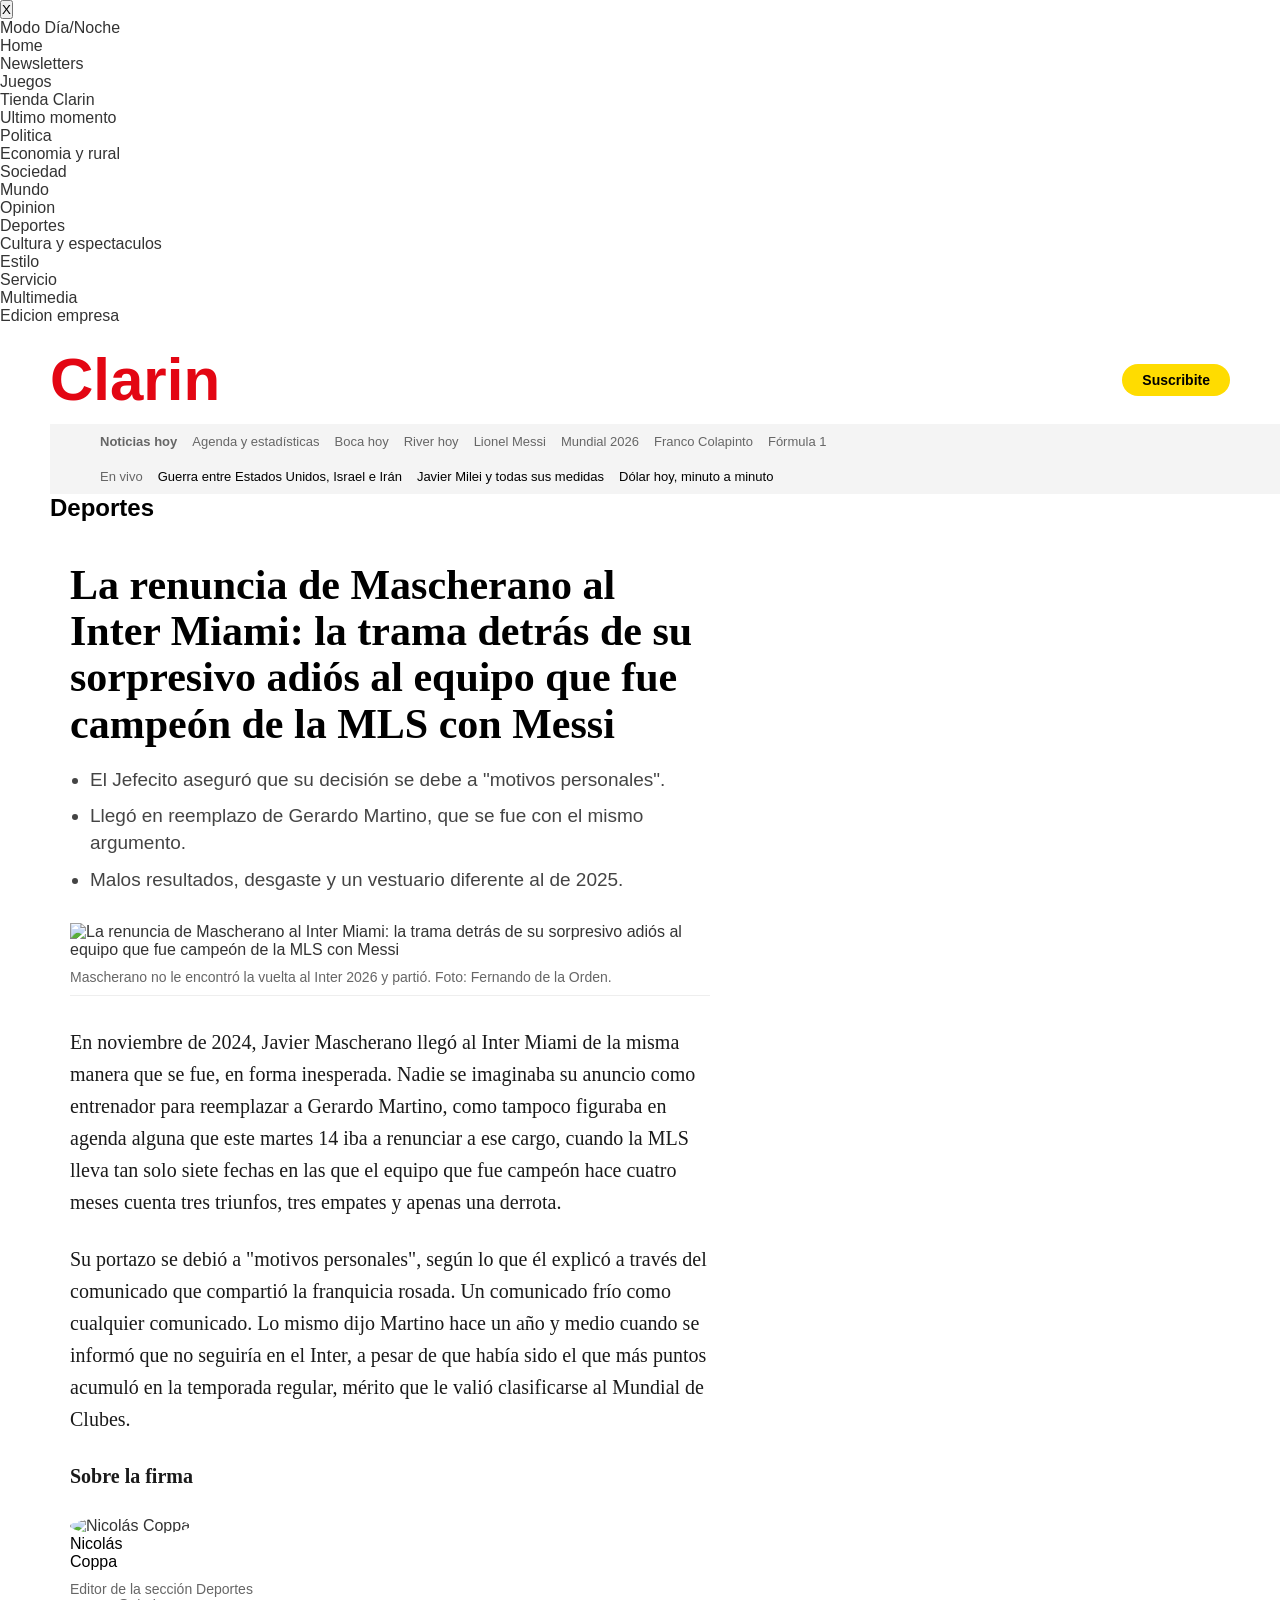
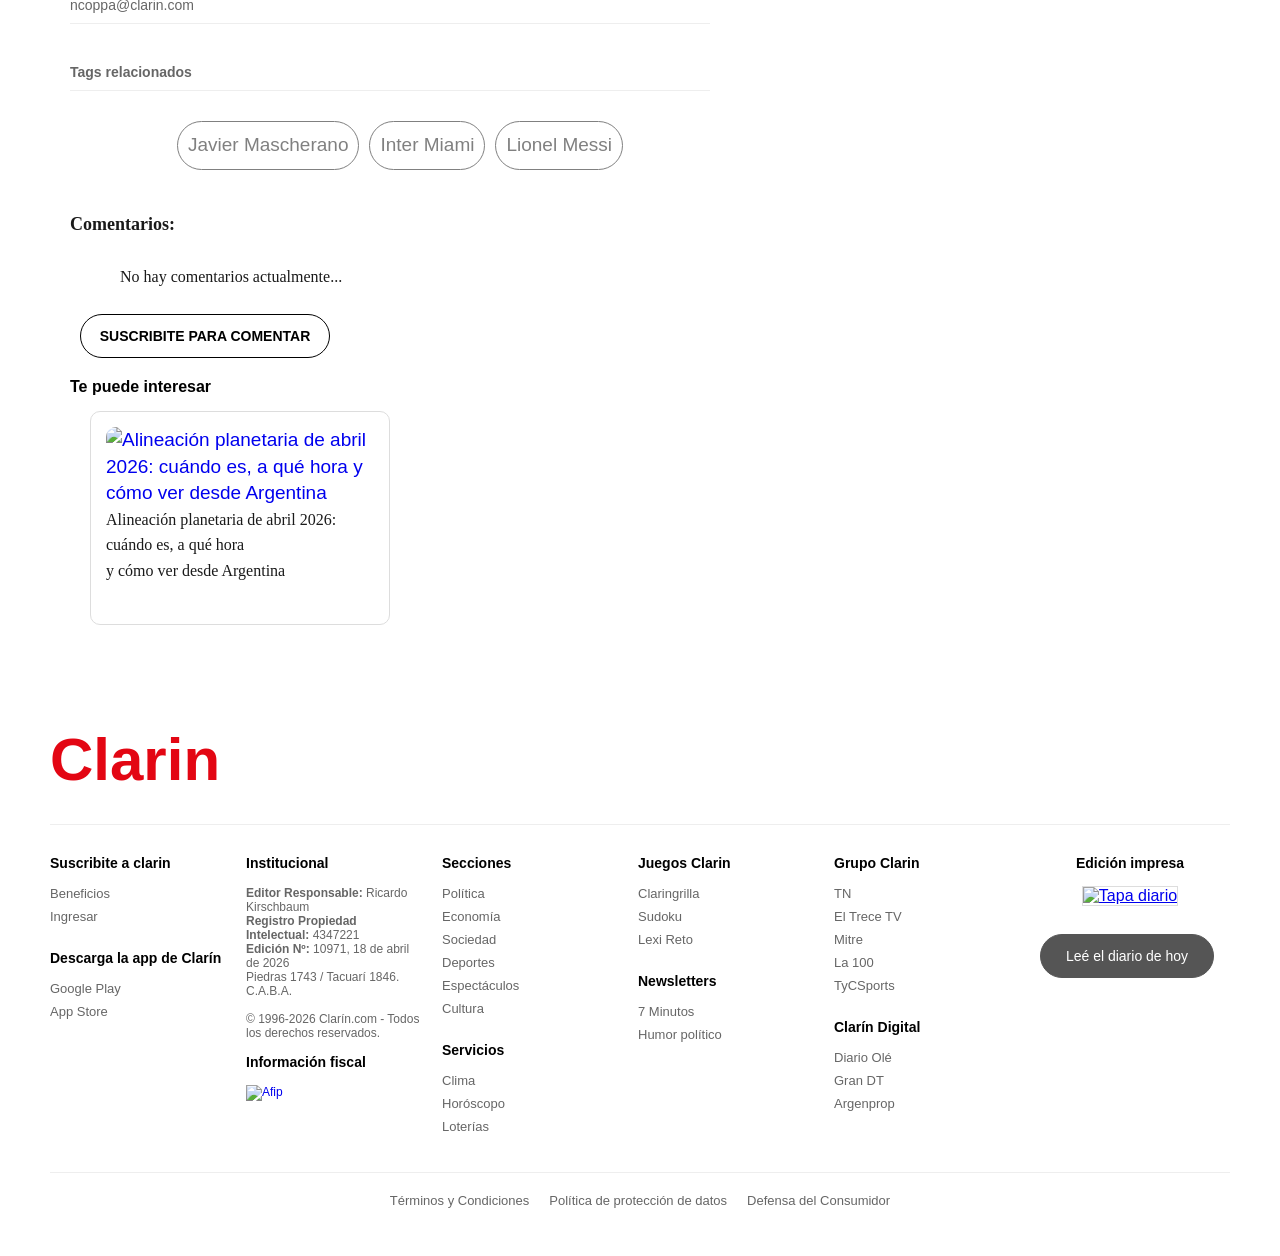
==== commit 225d058a: "precios suscribite corregidos" ====
--- a/index.html
+++ b/index.html
@@ -36,7 +36,7 @@
         <div class="header-top">
         <strong class="Clarin">Clarin</strong>
         <a href="https://fassardi245.github.io/Actividad2Web/suscribite" class="boton-amarillo">
-            Suscribite: $1.020/mes
+            Suscribite
         </a>
     </div>
             <ul>
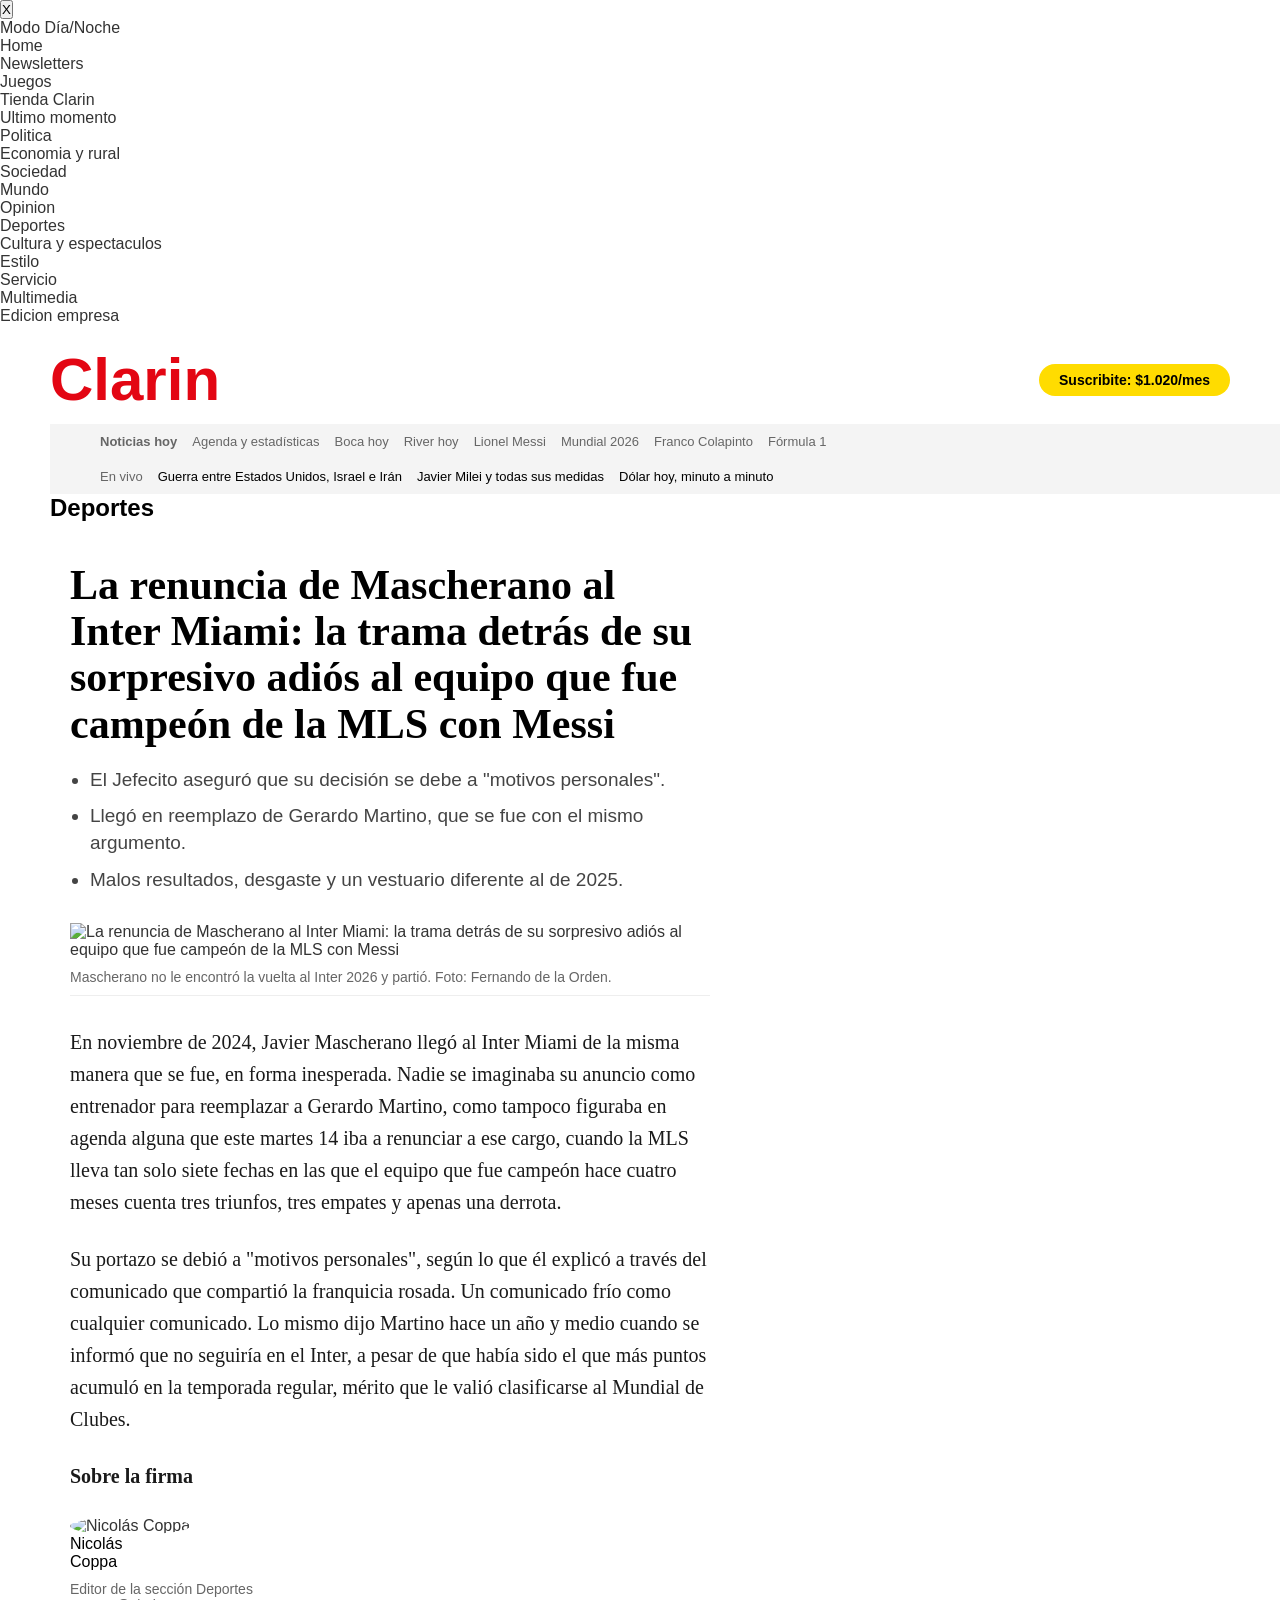
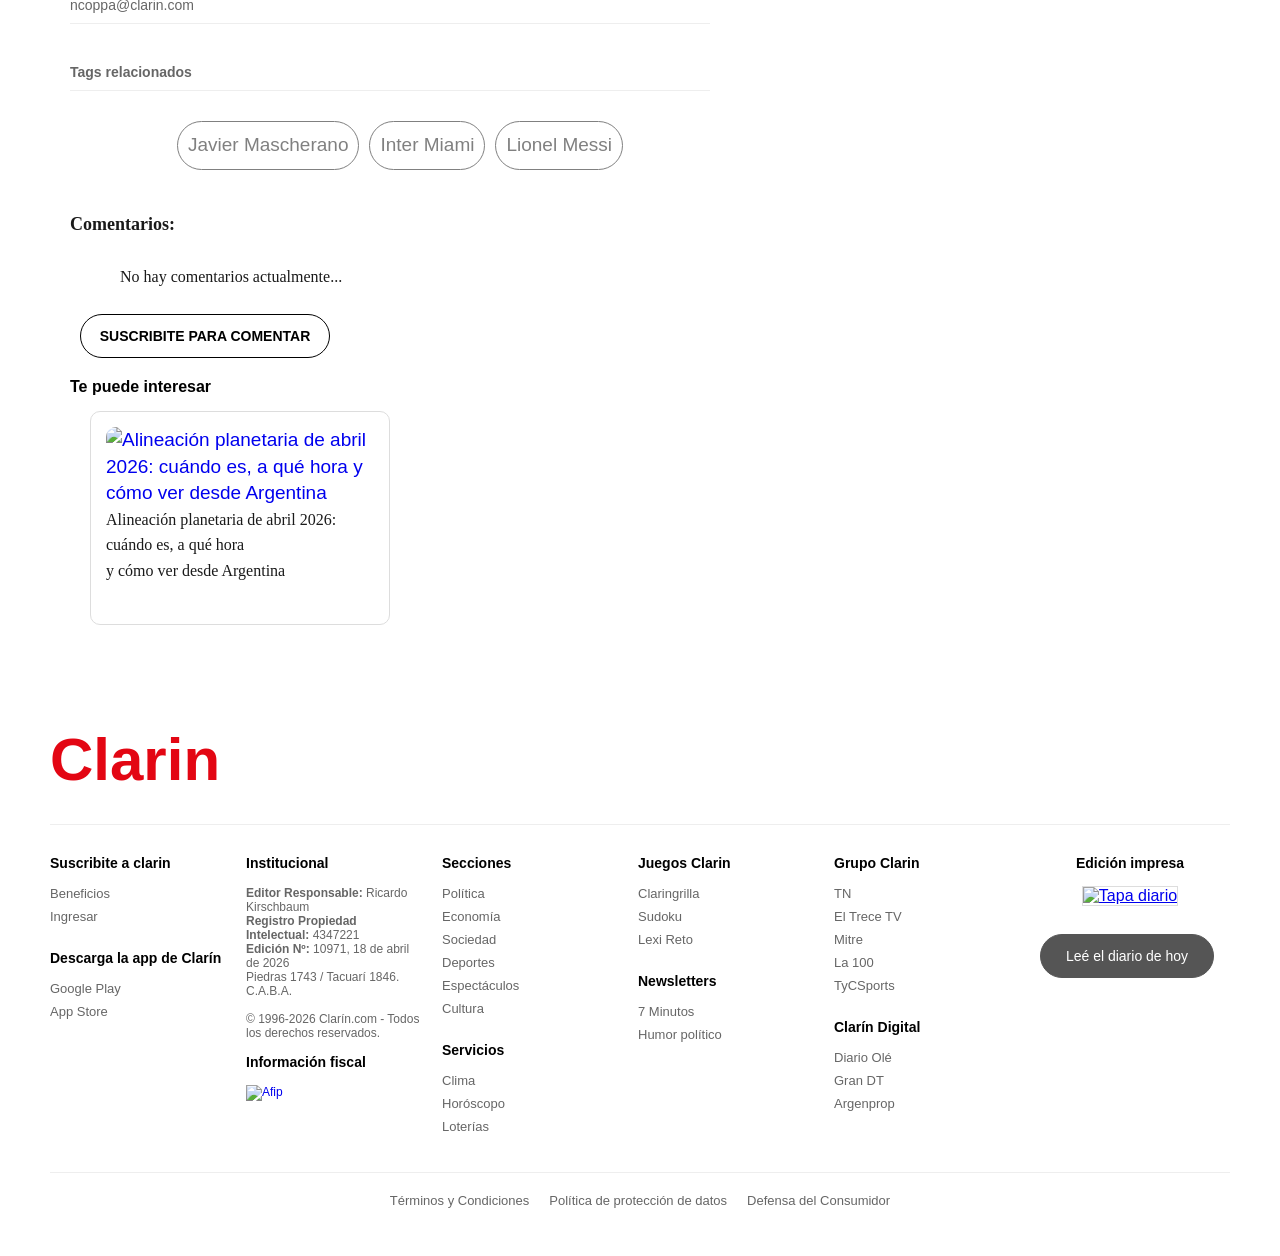
==== commit 8fd2e108: "suscribite precios corregidos ahora si" ====
--- a/index.html
+++ b/index.html
@@ -36,7 +36,7 @@
         <div class="header-top">
         <strong class="Clarin">Clarin</strong>
         <a href="https://fassardi245.github.io/Actividad2Web/suscribite" class="boton-amarillo">
-            Suscribite
+            Suscribite: $1.020/mes
         </a>
     </div>
             <ul>
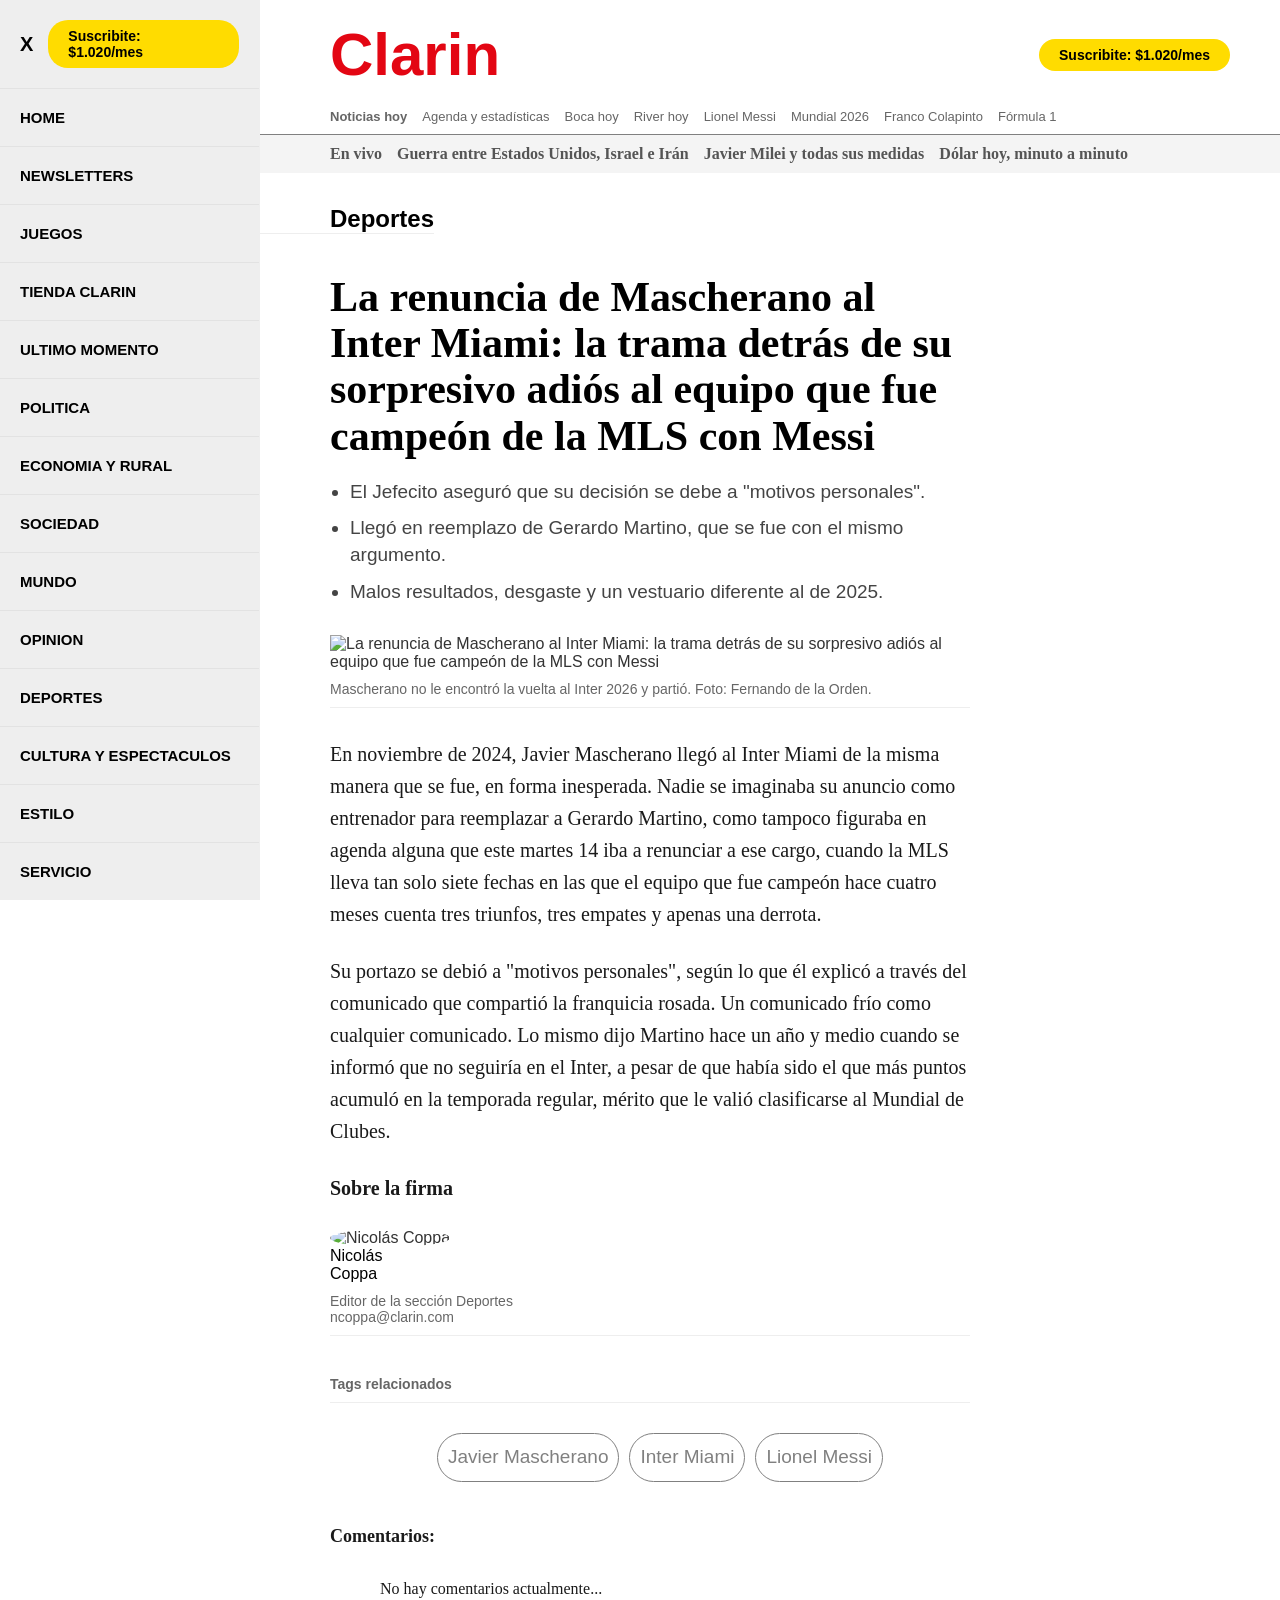
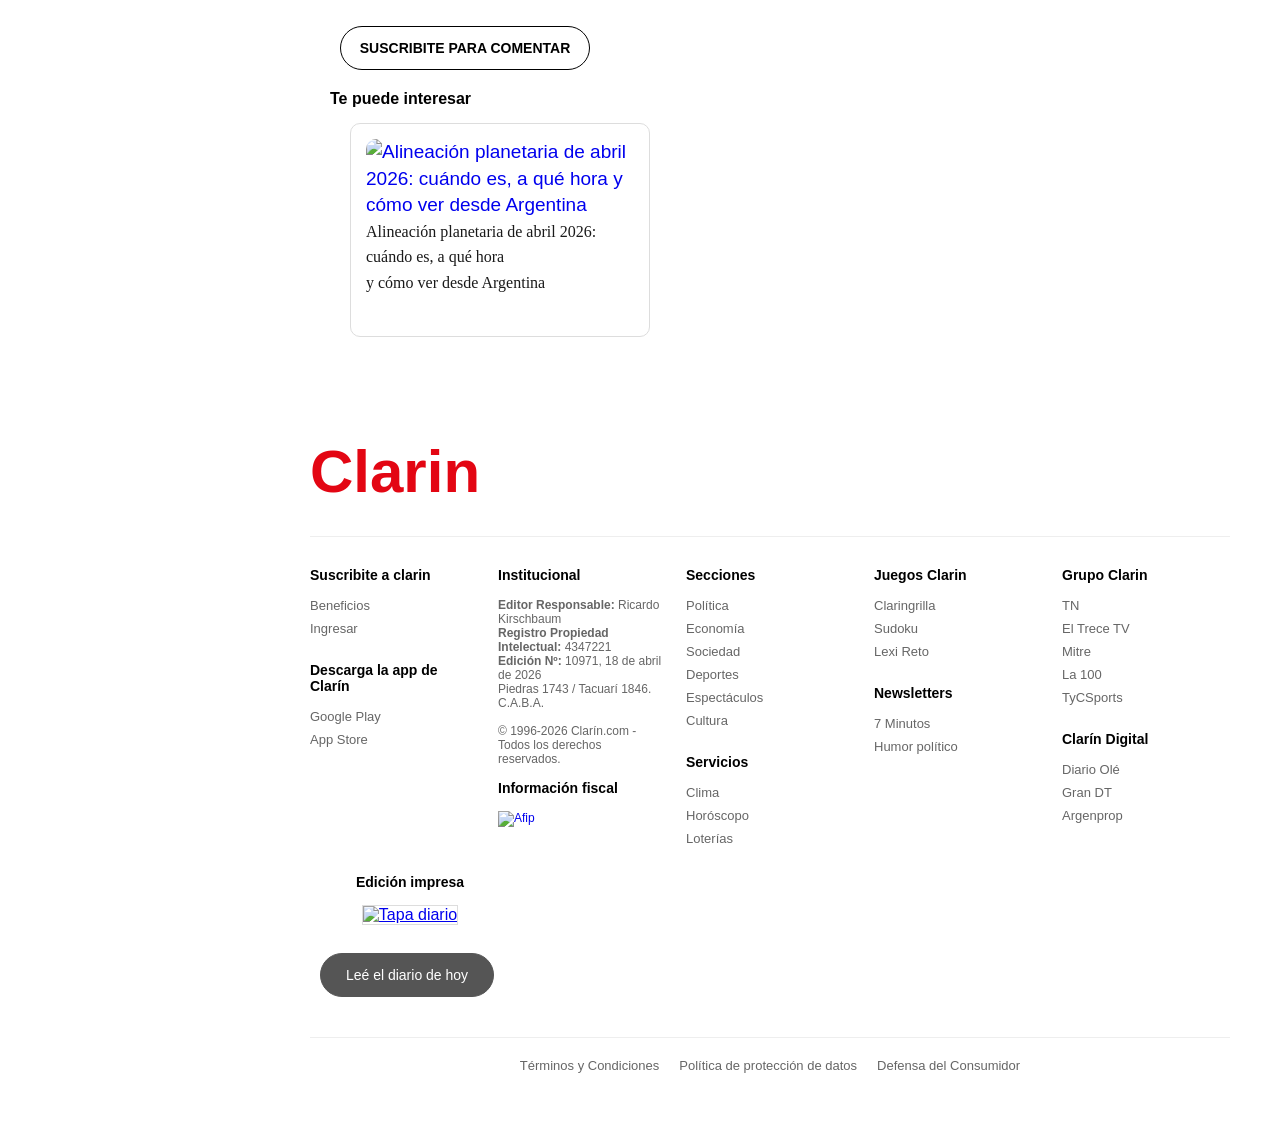
==== commit 1a0b35a0: "Aside completado" ====
--- a/index.html
+++ b/index.html
@@ -7,39 +7,41 @@
     <title>Document</title>
 </head>
 <body>
-    <div>
-        <aside>
-            <ul>
-                <li>
-                    <button>X</button>
-                    <div>Modo Día/Noche</div>
-                </li>
-                <li>Home</li>
-                <li>Newsletters</li>
-                <li>Juegos</li>
-                <li>Tienda Clarin</li>
-                <li>Ultimo momento</li>
-                <li>Politica</li>
-                <li>Economia y rural</li>
-                <li>Sociedad</li>
-                <li>Mundo</li>
-                <li>Opinion</li>
-                <li>Deportes</li>
-                <li>Cultura y espectaculos</li>
-                <li>Estilo</li>
-                <li>Servicio</li>
-                <li>Multimedia</li>
-                <li>Edicion empresa</li>
-            </ul>
+    <div class="container">
+        <aside class="sidebar">
+                <div class="sidebar-header">
+                    <button class="close-btn">X</button>
+                    <a href="https://fassardi245.github.io/Actividad2Web/suscribite" class="boton-amarillo">Suscribite: $1.020/mes</a>
+                </div>
+                <nav>
+                    <ul>
+                        <li style="border-top: 1px solid #e2e2e2;">Home</li>
+                        <li>Newsletters</li>
+                        <li>Juegos</li>
+                        <li>Tienda Clarin</li>
+                        <li>Ultimo momento</li>
+                        <li>Politica</li>
+                        <li>Economia y rural</li>
+                        <li>Sociedad</li>
+                        <li>Mundo</li>
+                        <li>Opinion</li>
+                        <li>Deportes</li>
+                        <li>Cultura y espectaculos</li>
+                        <li>Estilo</li>
+                        <li>Servicio</li>
+                        <li>Multimedia</li>
+                        <li>Edicion empresa</li>
+                    </ul>
+                </nav>
         </aside>
         <header>
         <div class="header-top">
-        <strong class="Clarin">Clarin</strong>
+        <strong class="Clarin" style="padding-left: 70px;">Clarin</strong>
         <a href="https://fassardi245.github.io/Actividad2Web/suscribite" class="boton-amarillo">
             Suscribite: $1.020/mes
         </a>
     </div>
-            <ul>
+            <ul style="border-bottom: 1px solid grey; background-color: white">
                 <li><b>Noticias hoy</b></li>
                 <li>Agenda y estadísticas</li>
                 <li>Boca hoy</li>
@@ -50,7 +52,7 @@
                 <li>Fórmula 1</li>
             </ul>
             <ul>
-                <li>En vivo</li>
+                <li class="linksmenu">En vivo</li>
                 <li><a class="linksmenu" href="https://www.clarin.com/mundo/guerra-estados-unidos-israel-iran-vivo-barcos-hundidos-dura-advertencia-trump-asesor-lider-supremo-irani_0_fTjy6WLv5v.html" target="_blank">Guerra entre Estados Unidos, Israel e Irán</a></li>
                 <li><a class="linksmenu" href="https://www.clarin.com/politica/javier-milei-medidas-vivo-karina-milei-vuelve-mostrar-hoy-junto-adorni-vaca-muerta-gesto-respaldo-jefe-gabinete_0_alAxJ0Yz13.html" target="_blank">Javier Milei y todas sus medidas</a></li>
                 <li><a class="linksmenu" href="https://www.clarin.com/economia/dolar-hoy-dolar-blue-vivo-cotiza-oficial-precio-paralelo-jueves-16-abril-minuto-minuto_0_rikNvWY7yI.html" target="_blank">Dólar hoy, minuto a minuto</a></li>
--- a/styles.css
+++ b/styles.css
@@ -15,15 +15,15 @@
 }
 header {
     text-align: left; 
-    padding-left: 50px;
     padding-top: 20px;
+    margin-left: 260px;
 }
 header ul {
     list-style: none;
     display: flex;
     justify-content: flex-start;
     gap: 15px;
-    padding: 10px 50px;
+    padding: 10px 70px;
     background: #f4f4f4;
     font-size: 13px;
     color: #666;
@@ -32,7 +32,7 @@
     max-width: 680px; 
     margin-top: 40px;
     margin-bottom: 40px;
-    margin-left: 50px; 
+    margin-left: 310px;
     margin-right: auto; 
     padding: 0 20px;
 }
@@ -129,6 +129,7 @@
     padding: 40px 50px;
     margin-top: 50px;
     gap: 40px;
+    margin-left: 260px;
 }
 footer span {
     display: block;
@@ -210,14 +211,22 @@
 }
 
 .seccion-titulo{
+    display: inline-block; 
+    margin-top: 12px;
     color: #000;
     font-size: 24px;
     font-weight: 900;
     text-decoration: none;
+    padding-left: 70px;
+    padding-top: 20px;
+    border-bottom: 1px solid #eee;
 }
 .linksmenu{
     text-decoration: none;
-    color: #000;
+    color: rgb(85, 85, 85);
+    font-family: ClarinvarVF;
+    font-size: 16px;
+    font-weight: bold;
 }
 .tagsRelacionados{
     border: grey solid 1px;
@@ -292,4 +301,49 @@
 .columna-diario {
     text-align: center;
     min-width: 200px;
+}
+
+.sidebar{
+    width: 260px;
+    height: 100vh;
+    position: fixed; 
+    left: 0;
+    top: 0;
+    background-color: #eee;
+    border-right: 1px solid #eee;
+    overflow-y: auto; 
+    z-index: 1000;
+    padding: 20px 0;
+}
+.sidebar-header {
+    display: flex;
+    align-items: center;
+    padding: 0 20px 20px;
+    gap: 15px;
+}
+.close-btn {
+    background: none;
+    border: none;
+    font-size: 20px;
+    cursor: pointer;
+    font-weight: bold;
+}
+.sidebar ul {
+    list-style: none;
+    padding: 0;
+}
+.sidebar ul li {
+    padding: 20px 20px;
+    font-size: 15px;
+    font-weight: bold;
+    color: #000;
+    text-transform: uppercase;
+    cursor: pointer;
+    transition: background 0.2s;
+    border-bottom: 1px solid #e2e2e2;
+}
+
+.sidebar ul li:hover {
+    background-color: #ddd;
+    color: #e30613; 
 }
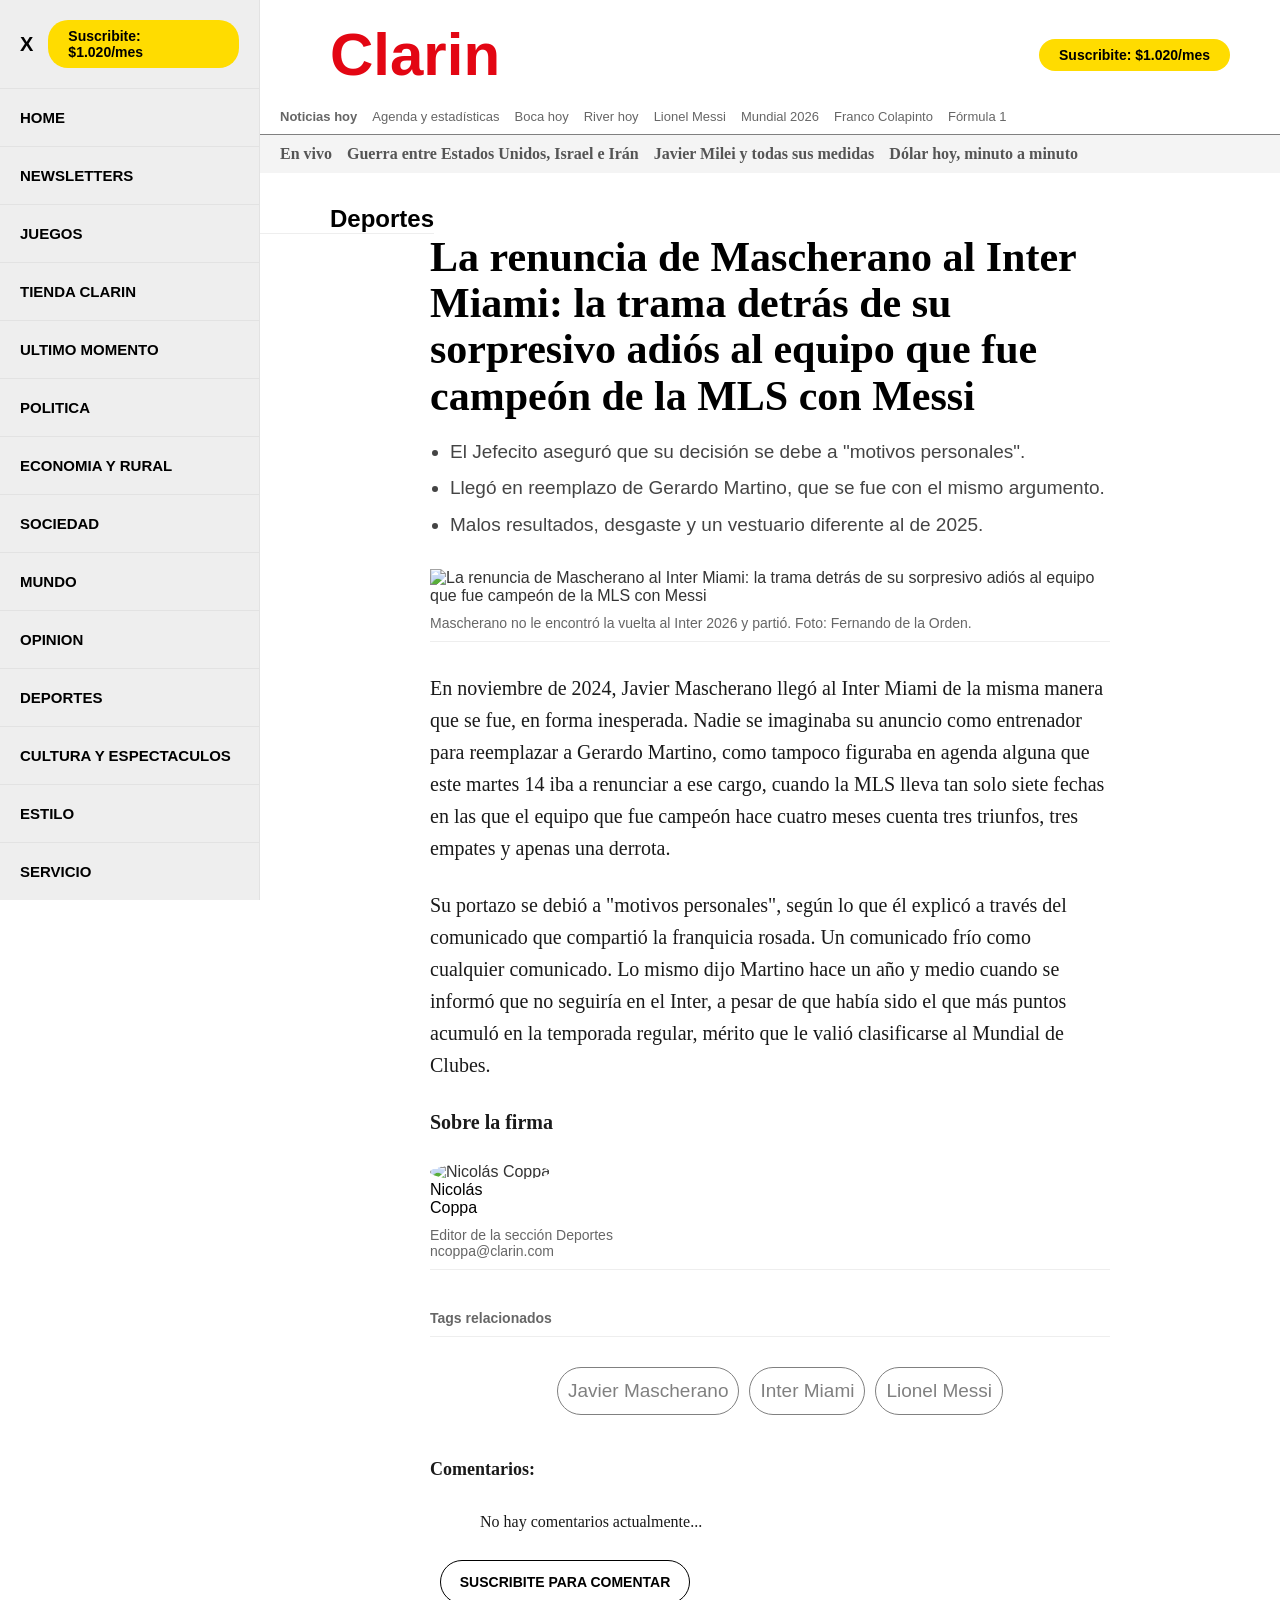
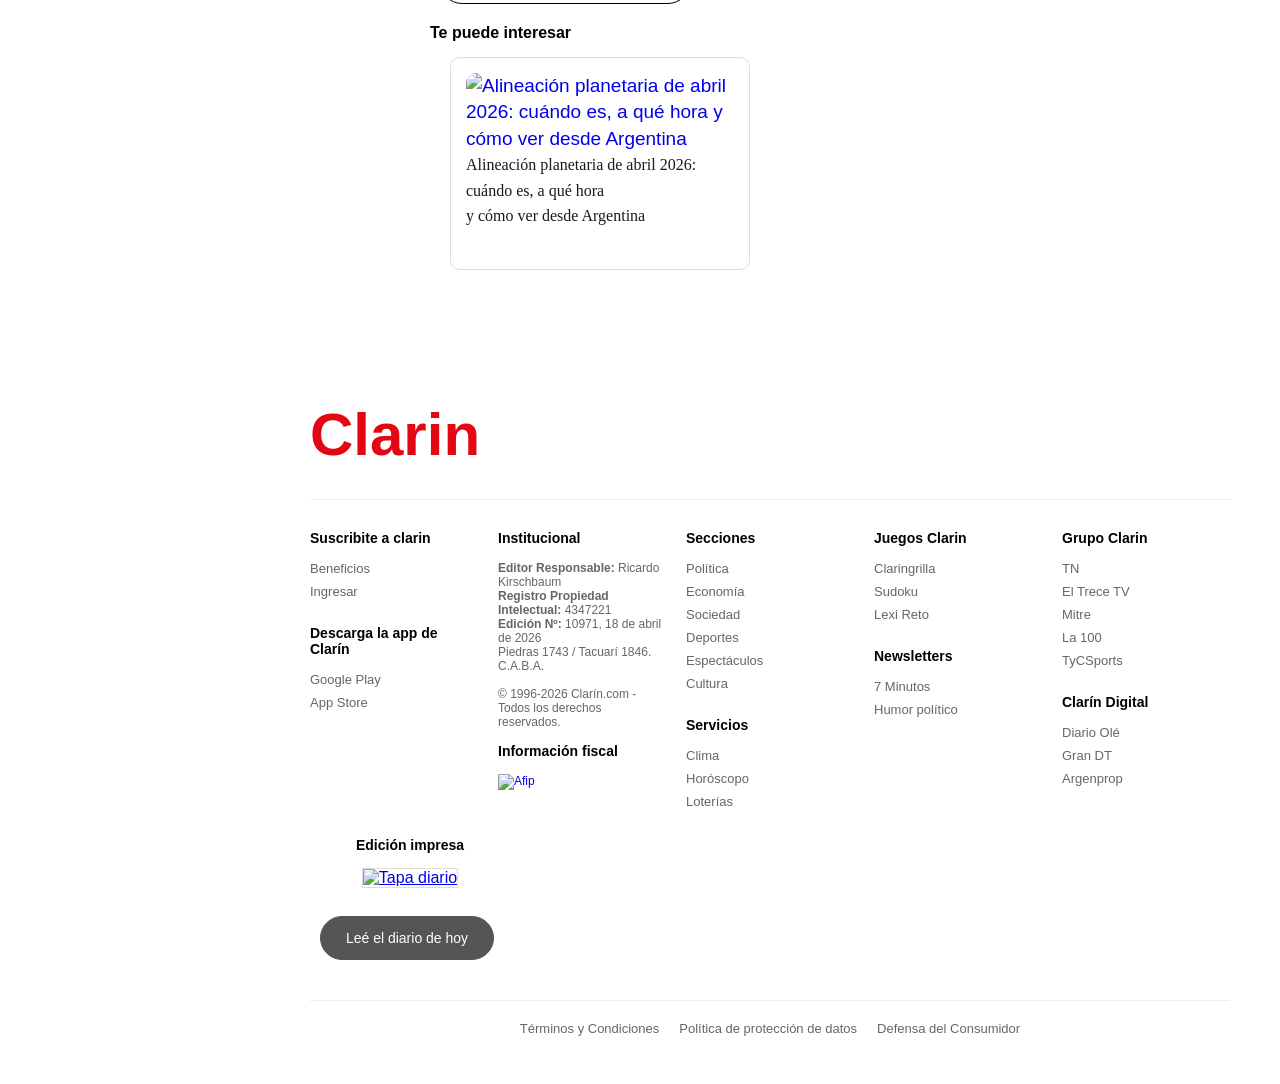
==== commit e9793735: "Mejora final con flex" ====
--- a/index.html
+++ b/index.html
@@ -34,6 +34,7 @@
                     </ul>
                 </nav>
         </aside>
+        <div class="Contenido">
         <header>
         <div class="header-top">
         <strong class="Clarin" style="padding-left: 70px;">Clarin</strong>
@@ -217,6 +218,7 @@
         </ul>
     </div>
 </footer>
+</div>
     </div>
 </body>
 </html>
--- a/styles.css
+++ b/styles.css
@@ -3,6 +3,11 @@
     padding: 0;
     box-sizing: border-box;
 }
+.container{
+    display: flex;
+    flex-direction: row;
+    align-items: flex-start;
+}
 body{
     font-family: 'Helvetica Neue', Helvetica, Arial, sans-serif;
     background-color: #fff;
@@ -16,25 +21,24 @@
 header {
     text-align: left; 
     padding-top: 20px;
-    margin-left: 260px;
+    margin-left: 0;
 }
 header ul {
     list-style: none;
     display: flex;
     justify-content: flex-start;
     gap: 15px;
-    padding: 10px 70px;
+    padding: 10px 20px;
     background: #f4f4f4;
     font-size: 13px;
     color: #666;
+    overflow-x: auto;
+    white-space: nowrap;
 }
 main{
     max-width: 680px; 
-    margin-top: 40px;
-    margin-bottom: 40px;
-    margin-left: 310px;
+    margin-left: auto;
     margin-right: auto; 
-    padding: 0 20px;
 }
 h1 {
     font-family: 'Georgia', serif;
@@ -99,7 +103,7 @@
     flex-wrap: wrap;
     gap: 20px;        
     max-width: 700px;
-    margin-left: 50px;
+    margin-left: 20px;
     margin-top: 20px;
 }
 .formulario1 label{
@@ -129,7 +133,7 @@
     padding: 40px 50px;
     margin-top: 50px;
     gap: 40px;
-    margin-left: 260px;
+    margin-left: 0;
 }
 footer span {
     display: block;
@@ -303,22 +307,26 @@
     min-width: 200px;
 }
 
+.Contenido{
+    display: flex;
+    flex-grow: 1;
+    flex-direction: column;
+}
+
 .sidebar{
     width: 260px;
+    min-width: 260px; 
     height: 100vh;
-    position: fixed; 
-    left: 0;
+    position: sticky; 
     top: 0;
     background-color: #eee;
-    border-right: 1px solid #eee;
+    border-right: 1px solid #e2e2e2;
     overflow-y: auto; 
-    z-index: 1000;
-    padding: 20px 0;
 }
 .sidebar-header {
     display: flex;
     align-items: center;
-    padding: 0 20px 20px;
+    padding: 20px 20px 20px;
     gap: 15px;
 }
 .close-btn {
@@ -333,17 +341,90 @@
     padding: 0;
 }
 .sidebar ul li {
-    padding: 20px 20px;
+    padding: 20px;
     font-size: 15px;
     font-weight: bold;
     color: #000;
     text-transform: uppercase;
     cursor: pointer;
-    transition: background 0.2s;
+    transition: background 1s;
     border-bottom: 1px solid #e2e2e2;
 }
 
 .sidebar ul li:hover {
     background-color: #ddd;
     color: #e30613; 
+    transition: 0.5s;
+}
+
+.logo-sus, .titulo-sus, .bajada-sus {
+    font-family: 'ClarinvarVF', sans-serif;
+    margin-left: 150px; 
+}
+
+.logo-sus {
+    color: #e30613;
+    font-size: 45px;
+    font-weight: 800;
+    margin-top: 15px;
+    margin-bottom: 15px;
+}
+
+.titulo-sus {
+    font-size: 35px;
+    line-height: 35px;
+    font-weight: 600;
+    color: black;
+}
+
+.bajada-sus {
+    font-weight: 500;
+    font-size: 22px;
+    margin-top: 15px;
+    margin-bottom: 15px;
+}
+@media (max-width: 768px) {
+    .container {
+        flex-direction: column; 
+    }
+
+    .sidebar {
+        width: 100%;
+        height: auto;
+        position: relative;
+    }
+    .header-top{
+        gap: 10px;
+    }
+    .Contenido {
+        width: 100%;
+    }
+    .Clarin {
+        padding-left: 0;
+        font-size: 45px;
+    }
+    .logo-sus, .titulo-sus, .bajada-sus {
+        margin-left: 20px; 
+        margin-right: 20px;
+        text-align: center;
+    }
+
+    .titulo-sus {
+        font-size: 28px; 
+    }
+
+    #form_completo {
+        margin: 20px;
+        width: auto;
+    }
+
+    .formulario1 {
+        margin-left: 0;
+        display: flex;
+        flex-direction: column;
+    }
+
+    .formulario1 label {
+        width: 100%;
+    }
 }
